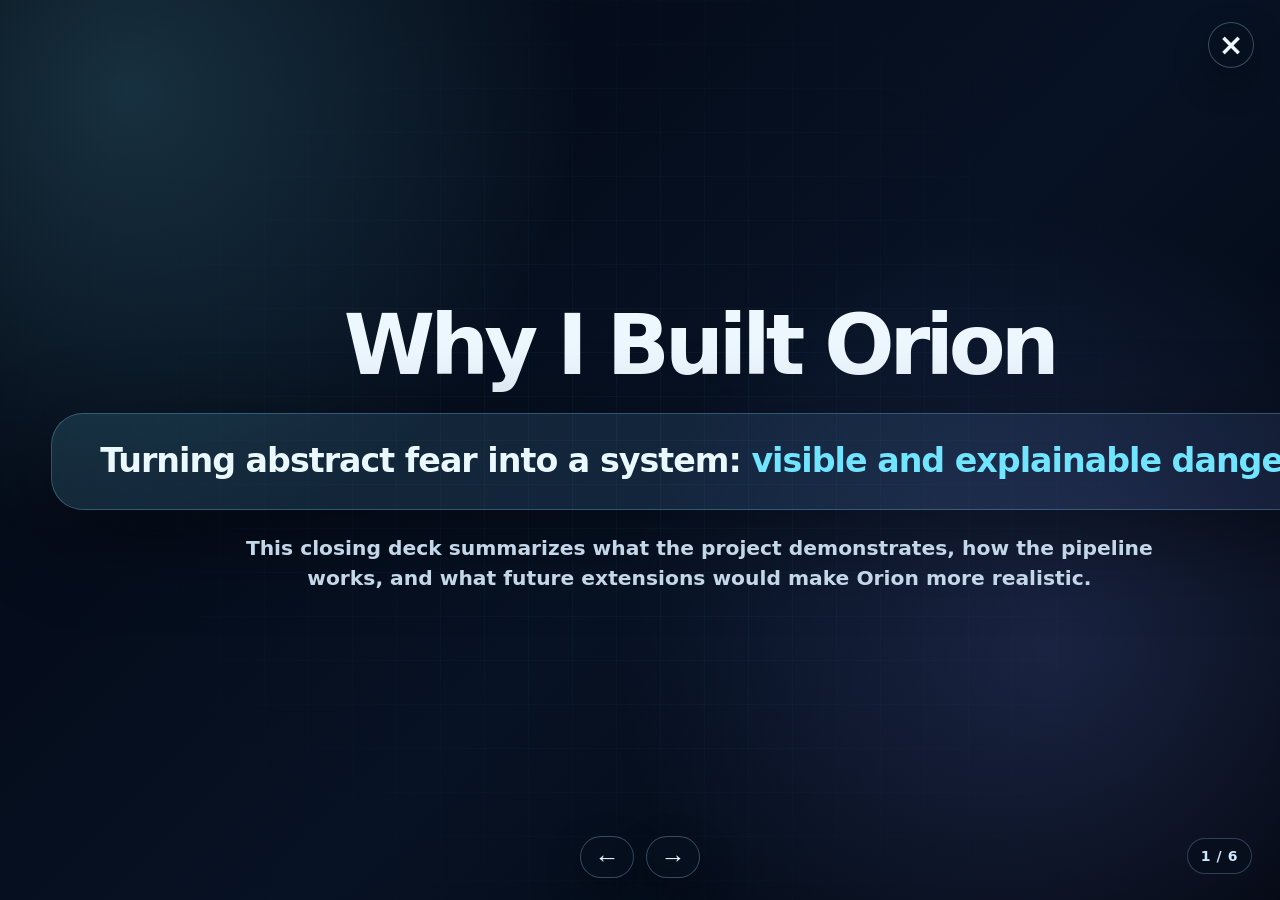
==== backend/app/static/presentation-conclusion.html @ 72d43929 "Update standalone slides" ====
<!doctype html>
<html lang="en">
<head>
  <meta charset="utf-8" />
  <meta name="viewport" content="width=device-width, initial-scale=1" />
  <title>Orion — Conclusion</title>
  <style>
    :root{
      --bg:#030712; --panel:#091426; --panel2:#0f213a; --text:#edf7ff; --muted:#b9cce0;
      --line:rgba(135,210,255,.28); --cyan:#71e4ff; --green:#7df2bf; --blue:#7b93ff; --gold:#ffd775;
      --shadow:0 26px 90px rgba(0,0,0,.45); --topA:rgba(64,142,255,.12); --topB:rgba(84,170,255,.25);
      --bottomA:rgba(89,225,157,.12); --bottomB:rgba(109,235,177,.25); --topNode1:rgba(17,43,84,.96);
      --topNode2:rgba(13,31,59,.98); --botNode1:rgba(16,58,52,.96); --botNode2:rgba(12,42,38,.98)
    }
    *{box-sizing:border-box}
    html,body{height:100%;margin:0;overflow:hidden;background:radial-gradient(circle at 10% 10%,rgba(113,228,255,.18),transparent 32%),radial-gradient(circle at 82% 72%,rgba(123,147,255,.18),transparent 35%),linear-gradient(135deg,#030712,#071224 55%,#02050d);color:var(--text);font-family:Inter,ui-sans-serif,system-ui,-apple-system,Segoe UI,sans-serif}
    body:before{content:"";position:fixed;inset:0;background-image:linear-gradient(rgba(113,228,255,.045) 1px,transparent 1px),linear-gradient(90deg,rgba(113,228,255,.045) 1px,transparent 1px);background-size:44px 44px;mask-image:radial-gradient(circle at center,black,transparent 80%);pointer-events:none}
    .deck{height:100%;width:100%;position:relative}
    .slide{position:absolute;inset:0;padding:5vh 6vw 7.5vh;display:none}
    .slide.active{display:grid;grid-template-rows:auto 1fr;gap:2.8vh;animation:fade .22s ease}
    @keyframes fade{from{opacity:.35;transform:translateY(8px)}to{opacity:1;transform:none}}

    /* Hero */
    .hero{padding:0 !important}
    .hero.active{display:grid !important;grid-template-rows:none;place-items:center}
    .hero-wrap{width:100%;max-width:1400px;padding:0 4vw;text-align:center}
    .hero-title{margin:0;font-size:min(9.2vh,104px);line-height:.95;letter-spacing:-.06em}
    .hero-quote{margin:28px auto 0;border:1px solid var(--line);border-radius:32px;padding:28px 48px;display:inline-block;background:linear-gradient(135deg,rgba(113,228,255,.13),rgba(123,147,255,.09));box-shadow:var(--shadow);font-size:min(3.7vh,42px);font-weight:900;line-height:1.17;letter-spacing:-.03em;color:#eaf8ff;max-width:none;white-space:nowrap}
    .hero-quote .accent{color:var(--cyan)}

    /* Shared old-intro styles */
    .head{display:flex;justify-content:space-between;gap:32px;align-items:flex-start}
    .title{margin:.35vh 0 0;font-size:min(6.9vh,78px);line-height:1.02;letter-spacing:-.055em}
    .content{min-height:0}
    .grid2{height:100%;display:grid;grid-template-columns:1fr 1fr;gap:24px}
    .panel{border:1px solid var(--line);background:rgba(11,25,46,.79);border-radius:25px;padding:26px;box-shadow:0 18px 45px rgba(0,0,0,.22)}
    .panel h3{margin:0 0 12px;font-size:min(3.25vh,36px)}
    .panel p,.panel li{font-size:min(2.52vh,28px);line-height:1.38;color:#d7e8f8}
    .panel ul{margin:12px 0 0;padding-left:1.18em}
    .num{width:40px;height:40px;display:grid;place-items:center;border-radius:13px;background:linear-gradient(135deg,var(--cyan),var(--blue));color:#061020;font-weight:950;margin-bottom:14px;font-size:2.35vh}
    .twocol{height:100%;display:grid;grid-template-columns:.98fr 1.02fr;gap:25px;align-items:stretch}
    .codepill{display:inline-block;background:rgba(125,242,191,.13);border:1px solid rgba(125,242,191,.34);border-radius:999px;padding:8px 11px;font-weight:850;color:#dcfff1;font-size:min(1.95vh,20px);margin:4px 5px 4px 0}
    .stack{display:grid;gap:15px}
    .stackrow{display:grid;grid-template-columns:1fr auto 1fr;gap:13px;align-items:center}
    .smallnode{border:1px solid var(--line);background:rgba(113,228,255,.07);border-radius:18px;padding:16px;font-size:min(2.18vh,23px);line-height:1.32;color:#d7e9f8}
    .smallnode b{font-size:min(2.35vh,25px)}
    .smallarrow{color:var(--cyan);font-weight:950;font-size:2.65vh}
    .formula{font-family:ui-monospace,SFMono-Regular,Consolas,monospace;border:1px solid rgba(113,228,255,.28);background:rgba(2,6,14,.68);border-radius:20px;padding:19px;color:#e5fbff;font-size:min(2.05vh,22px);line-height:1.55}
    .math{color:var(--green)}
    .advisor{height:100%;display:grid;grid-template-columns:1fr 1fr;gap:22px}
    .chat{border:1px solid var(--line);border-radius:28px;background:rgba(6,13,25,.92);padding:22px;display:grid;align-content:center;gap:17px}
    .bubble{border-radius:20px;padding:17px;font-size:min(2.25vh,24px);line-height:1.36}
    .q{background:rgba(113,228,255,.1);border:1px solid rgba(113,228,255,.24)}
    .a{background:rgba(125,242,191,.09);border:1px solid rgba(125,242,191,.25)}
    .dataflow{display:grid;gap:15px;align-content:center}
    .dataitem{border:1px solid var(--line);border-radius:18px;background:rgba(12,27,50,.80);padding:16px}
    .dataitem b{font-size:min(2.35vh,25px)}
    .dataitem span{display:block;color:var(--muted);font-size:min(2.08vh,22px);line-height:1.35;margin-top:6px}

    /* Schematic exact layout */
    .schematic{padding:3.6vh 4vw !important}
    .schematic.active{gap:1.7vh}
    .schem-title{margin:0;text-align:center;font-size:min(5.4vh,58px);line-height:1;letter-spacing:-.045em;font-weight:950}
    .flow-canvas{position:relative;height:calc(100vh - 12.1vh);border-radius:30px;border:1px solid rgba(169,215,255,.22);background:linear-gradient(180deg,rgba(10,22,40,.88),rgba(7,16,30,.97));box-shadow:0 20px 70px rgba(0,0,0,.35);overflow:hidden}
    .flow-bg{position:absolute;inset:0;background:radial-gradient(circle at 18% 18%,rgba(114,232,255,.10),transparent 28%),radial-gradient(circle at 82% 72%,rgba(145,247,191,.10),transparent 28%)}
    .layer{position:absolute;left:4%;width:92%;height:34%;border-radius:28px;border:1px solid rgba(255,255,255,.07);transition:opacity .2s ease, box-shadow .2s ease, filter .2s ease}
    .layer.top{top:10.5%;background:linear-gradient(180deg,var(--topA),rgba(10,22,40,.18));box-shadow:inset 0 0 0 1px rgba(64,142,255,.08)}
    .layer.bottom{top:55.5%;background:linear-gradient(180deg,var(--bottomA),rgba(10,22,40,.18));box-shadow:inset 0 0 0 1px rgba(89,225,157,.08)}
    .layer-label{position:absolute;left:1.3%;top:22px;padding:10px 16px;border-radius:999px;font-size:min(2.3vh,25px);font-weight:980;letter-spacing:.03em;z-index:3;text-shadow:0 2px 18px rgba(0,0,0,.38)}
    .layer.top .layer-label{background:var(--topB);color:#f7fbff;border:1px solid rgba(84,170,255,.46);box-shadow:0 6px 18px rgba(64,142,255,.18)}
    .layer.bottom .layer-label{background:var(--bottomB);color:#f7fbff;border:1px solid rgba(109,235,177,.46);box-shadow:0 6px 18px rgba(89,225,157,.18)}
    .flow-svg{position:absolute;inset:0;width:100%;height:100%;pointer-events:none;z-index:1}
    .flow-svg line,.flow-svg path{vector-effect:non-scaling-stroke;stroke-linecap:round;stroke-linejoin:round;transition:opacity .2s ease, filter .2s ease}
    .node{position:absolute;width:19.2%;height:16.5%;padding:14px 16px;border-radius:22px;border:1px solid rgba(169,215,255,.22);box-shadow:0 14px 34px rgba(0,0,0,.24);display:grid;grid-template-columns:42px 1fr;gap:12px;align-items:center;z-index:2;transition:opacity .2s ease, filter .2s ease, box-shadow .2s ease}
    .node>.copy{display:flex;flex-direction:column;justify-content:center;height:100%}
    .node.top{background:linear-gradient(180deg,var(--topNode1),var(--topNode2))}
    .node.bottom{background:linear-gradient(180deg,var(--botNode1),var(--botNode2))}
    .num2{width:40px;height:40px;border-radius:14px;display:grid;place-items:center;background:linear-gradient(135deg,var(--cyan),var(--green));color:#08111f;font-size:21px;font-weight:980}
    .node b{display:block;font-size:min(2.55vh,28px);line-height:1.12;letter-spacing:-.02em;font-weight:920}
    .n1{left:5.2%;top:24.0%}.n2{left:28.6%;top:24.0%}.n3{left:52.0%;top:24.0%}.n4{left:75.4%;top:24.0%}.n5{left:5.2%;top:69.0%}.n6{left:28.6%;top:69.0%}.n7{left:52.0%;top:69.0%}.n8{left:75.4%;top:69.0%}
    .loop-tag{position:absolute;left:50%;top:18.1%;transform:translateX(-50%);color:var(--gold);font-weight:940;font-size:min(2.2vh,24px);white-space:nowrap;z-index:3;text-shadow:0 2px 16px rgba(0,0,0,.65);transition:opacity .2s ease, filter .2s ease}
    .highlight-top .layer.top{box-shadow:inset 0 0 0 1px rgba(64,142,255,.18),0 0 0 2px rgba(113,228,255,.20),0 0 40px rgba(113,228,255,.14)}
    .highlight-top .layer.bottom,.highlight-top .bottom{opacity:.24;filter:saturate(.55) brightness(.82)}
    .highlight-bottom .layer.bottom{box-shadow:inset 0 0 0 1px rgba(89,225,157,.14),0 0 0 2px rgba(125,242,191,.18),0 0 40px rgba(125,242,191,.12)}
    .highlight-bottom .layer.top,.highlight-bottom .top{opacity:.24;filter:saturate(.55) brightness(.82)}
    .overlay-top,.overlay-bottom{position:absolute;left:50%;transform:translate(-50%,-50%);display:flex;gap:clamp(180px,24vw,360px);z-index:4;opacity:0;transition:opacity .2s ease, transform .2s ease;pointer-events:none;flex-wrap:nowrap;justify-content:center;width:92%}
    .overlay-top{top:11.0%}
    .overlay-bottom{top:56.0%}
    .overlay-idea{padding:16px 24px;border-radius:999px;border:1px solid rgba(113,228,255,.34);background:#22384f;box-shadow:0 12px 32px rgba(0,0,0,.28);font-size:min(2.2vh,24px);font-weight:900;color:#eef9ff;letter-spacing:-.01em;white-space:nowrap}
    .overlay-top .overlay-idea{border-color:rgba(125,242,191,.48);background:linear-gradient(180deg,rgba(16,58,52,.98),rgba(12,42,38,.98));box-shadow:0 12px 32px rgba(0,0,0,.28),0 0 26px rgba(125,242,191,.13)}
    .overlay-bottom .overlay-idea{border-color:rgba(113,228,255,.48);background:linear-gradient(180deg,rgba(17,43,84,.98),rgba(13,31,59,.98));box-shadow:0 12px 32px rgba(0,0,0,.28),0 0 26px rgba(113,228,255,.13)}
    .highlight-top .overlay-top{opacity:1;transform:translate(-50%,-50%)}
    .highlight-bottom .overlay-bottom{opacity:1;transform:translate(-50%,-50%)}
    .addon-arrow{opacity:0;transition:opacity .2s ease, filter .2s ease;filter:drop-shadow(0 0 7px rgba(0,0,0,.28))}
    .highlight-top .addon-top{opacity:.95}
    .highlight-bottom .addon-bottom{opacity:.95}
    .highlight-top .bridgeflow,.highlight-top .row2flow{opacity:.24;filter:saturate(.55) brightness(.82)}
    .highlight-bottom .topflow,.highlight-bottom .bridgeflow,.highlight-bottom .loop-arrow,.highlight-bottom .loop-tag{opacity:.24;filter:saturate(.55) brightness(.82)}
    .highlight-top .loop-arrow,.highlight-top .loop-tag{opacity:.58;filter:saturate(.86) brightness(.92)}

    .improve-wrap{height:100%;display:grid;grid-template-columns:1.05fr .95fr;gap:22px}
    .keyword{display:inline-block;background:rgba(113,228,255,.1);border:1px solid rgba(113,228,255,.28);border-radius:999px;padding:7px 10px;margin:0 8px 10px 0;font-size:min(1.9vh,20px);font-weight:850;color:#e5f9ff}

    .hero-note{margin:24px auto 0;max-width:920px;color:#c4d7e8;font-size:min(2.25vh,24px);line-height:1.45;font-weight:650}
    .wide-cards{height:100%;display:grid;grid-template-columns:repeat(3,1fr);gap:22px;align-items:stretch}
    .takeaway{border:1px solid var(--line);background:rgba(11,25,46,.79);border-radius:26px;padding:28px;box-shadow:0 18px 45px rgba(0,0,0,.22);display:flex;flex-direction:column;justify-content:center}
    .takeaway h3{margin:0 0 14px;font-size:min(3.15vh,34px);line-height:1.08;letter-spacing:-.03em}.takeaway p,.takeaway li{font-size:min(2.32vh,25px);line-height:1.38;color:#d7e8f8}.takeaway ul{margin:6px 0 0;padding-left:1.12em}.takeaway li::marker{color:var(--cyan)}
    .solo{height:100%;display:grid;place-items:center}.solo-card{width:min(1160px,100%);border:1px solid var(--line);background:linear-gradient(180deg,rgba(10,22,40,.9),rgba(7,16,30,.98));border-radius:34px;padding:34px 44px;box-shadow:var(--shadow)}.solo-card p,.solo-card li{font-size:min(2.65vh,29px);line-height:1.42;color:#dfedf8}.solo-card li{margin:14px 0}.solo-card b{color:#ffffff}
    .verdict-grid{height:100%;display:grid;grid-template-columns:1.15fr .85fr;gap:24px;align-items:stretch}.metric-list{display:grid;gap:14px}.metric{border:1px solid rgba(113,228,255,.26);background:rgba(113,228,255,.08);border-radius:18px;padding:16px 18px}.metric b{font-size:min(2.35vh,25px)}.metric span{display:block;color:#c8ddec;font-size:min(2.05vh,22px);line-height:1.35;margin-top:4px}
@media(max-width:1100px){.improve-wrap,.grid2,.twocol,.advisor{grid-template-columns:1fr}.panel p,.panel li{font-size:min(2vh,20px)}.title{font-size:min(5.8vh,62px)}.hero-title{font-size:min(8vh,86px)}.hero-quote{font-size:min(3.1vh,32px);white-space:normal}.smallnode{font-size:18px}.smallnode b{font-size:20px}.dataitem span,.bubble,.formula{font-size:17px}.node b{font-size:22px}.schem-title{font-size:min(5vh,52px)}.flow-canvas{height:calc(100vh - 11vh)}}
    .deck-close{position:fixed;right:26px;top:22px;z-index:999;width:46px;height:46px;border-radius:999px;border:1px solid rgba(169,215,255,.30);background:rgba(7,16,30,.82);color:#eef7ff;text-decoration:none;display:grid;place-items:center;font-size:30px;font-weight:800;line-height:1;box-shadow:0 14px 36px rgba(0,0,0,.32);backdrop-filter:blur(8px)}
    .deck-close:hover{background:rgba(20,44,78,.92)}
    .slide-controls{position:fixed;left:50%;bottom:22px;transform:translateX(-50%);z-index:999;display:flex;gap:12px;align-items:center}
    .slide-controls button{width:54px;height:42px;border-radius:999px;border:1px solid rgba(169,215,255,.30);background:rgba(7,16,30,.82);color:#eef7ff;font-size:25px;font-weight:900;cursor:pointer;box-shadow:0 14px 36px rgba(0,0,0,.30);backdrop-filter:blur(8px)}
    .slide-controls button:hover{background:rgba(20,44,78,.92)}
    .page-count{position:fixed;right:28px;bottom:26px;z-index:999;padding:9px 13px;border-radius:999px;border:1px solid rgba(169,215,255,.25);background:rgba(7,16,30,.78);color:#cfe8ff;font-size:14px;font-weight:800;letter-spacing:.04em;backdrop-filter:blur(8px)}
  
    /* Fit-safety for standalone viewing: content can scroll instead of being clipped by viewport height. */
    .slide{overflow-y:auto;overflow-x:hidden;padding-bottom:104px;overscroll-behavior:contain}
    .slide.active{min-height:100%}
    .grid2,.twocol,.advisor,.wide-cards,.verdict-grid,.improve-wrap{height:auto;min-height:calc(100vh - 23vh)}
    .schematic{padding-bottom:104px !important}
    .flow-canvas{height:calc(100vh - 16vh)}
    @media(max-height:820px){.slide{padding-top:3.2vh}.title{font-size:min(5.8vh,62px)}.panel{padding:21px}.panel p,.panel li,.takeaway p,.takeaway li{font-size:min(2.05vh,21px)}.dataitem span,.bubble,.formula{font-size:min(1.85vh,18px)}.flow-canvas{height:calc(100vh - 17vh)}}
</style>
</head>
<body>
  <main class="deck">
    <section class="slide hero active">
      <div class="hero-wrap">
        <div>
          <h1 class="hero-title">Why I Built Orion</h1>
          <div class="hero-quote">Turning abstract fear into a system: <span class="accent">visible and explainable danger</span></div><p class="hero-note">This closing deck summarizes what the project demonstrates, how the pipeline works, and what future extensions would make Orion more realistic.</p>
        </div>
      </div>
    </section>

    <section class="slide">
      <div class="head"><div><h1 class="title">Implementation Architecture</h1></div></div>
      <div class="content grid2">
        <div class="panel"><div class="num">1</div><h3>Backend Services</h3><ul><li>FastAPI routes • state API • advisor API</li><li>Scenario manager • world-state update loop</li><li>Physics / sensors / tracking pipeline</li></ul></div>
        <div class="panel"><div class="num">2</div><h3>Model + Scoring</h3><ul><li>Feature extraction: directness, TTZ, CPA, zone hit</li><li>ML modules: anomaly, class, cluster, policy</li><li>Fusion engine: interpretable weighted threat score</li></ul></div>
        <div class="panel"><div class="num">3</div><h3>Frontend Dashboard</h3><ul><li>3D globe • labels • priority highlighting</li><li>Selected-track detail panel • evidence view</li><li>Scenario controls • logs • operator workflow</li></ul></div>
        <div class="panel"><div class="num">4</div><h3>Advisor Interface</h3><ul><li>Focus-track selection from user query</li><li>Compact ranked JSON evidence packet</li><li>Grounded response generation from live state</li></ul></div>
      </div>
    </section>

    <section class="slide">
      <div class="head"><div><h1 class="title">AI Layer</h1></div></div>
      <div class="content twocol">
        <div class="stack">
          <div class="stackrow"><div class="smallnode"><b>Motion vector</b><br/>speed, acceleration, heading, climb rate, predicted path</div><div class="smallarrow">→</div><div class="smallnode"><b>Trajectory risk</b><br/>directness, closing speed, CPA, time-to-zone, zone intersection</div></div>
          <div class="stackrow"><div class="smallnode"><b>Sensor vector</b><br/>radar strength, thermal, radiation, plume, optical confidence, transponder, jamming</div><div class="smallarrow">→</div><div class="smallnode"><b>Uncertainty</b><br/>signal confidence, dropout count, jam estimate, classifier confidence</div></div>
          <div class="stackrow"><div class="smallnode"><b>Behavior vector</b><br/>swarm likelihood, no-fly intrusion, hazard proximity, object family</div><div class="smallarrow">→</div><div class="smallnode"><b>Operational meaning</b><br/>intent, capability, environment, anomaly, final threat level</div></div>
          <div class="formula"><span class="math">final_score</span> = (intent × .42 + capability × .32 + environment × .10 + anomaly × .16) × confidence factor<br/><br/>Escalation rules raise high-consequence classes when directness, time pressure, or predicted zone intersection is high.</div>
        </div>
        <div class="panel"><h3>Current AI / ML components</h3><p><span class="codepill">IsolationForest</span> trained on 800 synthetic normal-track samples; outputs anomaly pressure from speed, directness, TTZ, uncertainty, radiation, thermal, swarm, and transponder features.</p><p><span class="codepill">RandomForestClassifier</span> trained on 1,040 synthetic examples; predicts benign / suspicious / critical from a 10-feature vector.</p><p><span class="codepill">KMeans</span> clusters behavior using motion and signal features so tracks can be described by pattern, not just score.</p><p><span class="codepill">Policy model</span> maps a 19-feature advisor vector to monitor, tracking, identity, patrol, advisory, civil-protection, intercept, or stand-down categories.</p></div>
      </div>
    </section>

    <section class="slide">
      <div class="head"><div><h1 class="title">LLM Advisor</h1></div></div>
      <div class="content advisor">
        <div class="dataflow"><div class="dataitem"><b>1. Focus selection</b><span>Inputs: user question · named track ID · selected object · top-priority ranking<br/>Output: focus track + scenario scope</span></div><div class="dataitem"><b>2. JSON advisor packet</b><span>Scenario state · weather · jamming · ranked tracks · selected track<br/>Score components · sensor evidence · model outputs · confidence</span></div><div class="dataitem"><b>3. Allowed response categories</b><span>monitor · increase tracking · identity check · contact aircraft<br/>dispatch patrol · airspace advisory · civil protection · intercept workflow · stand down</span></div><div class="dataitem"><b>4. LLM generation</b><span>Use only backend packet · preserve uncertainty · answer exact question<br/>Rank broad cases · focus named tracks · cite score, TTZ, area, confidence, sensor evidence</span></div></div>
        <div class="chat"><div class="bubble q"><b>Question</b><br/>“Which object matters most right now, and why?”</div><div class="bubble a"><b>Advisor answer structure</b><br/>Priority track → threat label → score evidence → uncertainty → recommended response category → next verification step.</div><div class="formula">Runtime flow:<br/><span class="math">user question</span> → infer focus track → build JSON packet → LLM prompt at temperature .25 → answer + confidence + track id + evidence list.</div></div>
      </div>
    </section>

    <section class="slide schematic" id="schematicSlide">
      <h2 class="schem-title">Expanding Orion</h2>
      <div class="content">
        <div class="flow-canvas" id="flowCanvas">
          <div class="flow-bg"></div>
          <div class="layer top"><div class="layer-label">Detection &amp; Inference</div></div>
          <div class="layer bottom"><div class="layer-label">Decision Support &amp; Action</div></div>
          <svg class="flow-svg" viewBox="0 0 100 100" preserveAspectRatio="none" aria-hidden="true">
            <defs>
              <marker id="arrowWide" viewBox="0 0 8 10" refX="6.9" refY="5" markerWidth="8" markerHeight="12" orient="auto"><path d="M 0 0 L 7 5 L 0 10 z" fill="#72e8ff"></path></marker>
              <marker id="arrowSmall" viewBox="0 0 10 10" refX="8.8" refY="5" markerWidth="7" markerHeight="7" orient="auto"><path d="M 0 0 L 10 5 L 0 10 z" fill="#72e8ff"></path></marker>
              <marker id="arrowGold" viewBox="0 0 8 10" refX="6.9" refY="5" markerWidth="8" markerHeight="12" orient="auto"><path d="M 0 0 L 7 5 L 0 10 z" fill="#ffd775"></path></marker>
              <marker id="arrowGreen" viewBox="0 0 8 10" refX="6.9" refY="5" markerWidth="8" markerHeight="12" orient="auto"><path d="M 0 0 L 7 5 L 0 10 z" fill="#7df2bf"></path></marker>
              <marker id="arrowBlue" viewBox="0 0 8 10" refX="6.9" refY="5" markerWidth="8" markerHeight="12" orient="auto"><path d="M 0 0 L 7 5 L 0 10 z" fill="#71e4ff"></path></marker>
            </defs>
            <line class="topflow" x1="24.4" y1="32.25" x2="28.6" y2="32.25" stroke="#72e8ff" stroke-width="2.4" marker-end="url(#arrowWide)"/>
            <line class="topflow" x1="47.8" y1="32.25" x2="52.0" y2="32.25" stroke="#72e8ff" stroke-width="2.4" marker-end="url(#arrowWide)"/>
            <line class="topflow" x1="71.2" y1="32.25" x2="75.4" y2="32.25" stroke="#72e8ff" stroke-width="2.4" marker-end="url(#arrowWide)"/>
            <path class="bridgeflow" d="M 85.0 40.5 L 85.0 50.8 Q 85.0 53.4 82.4 53.4 L 28.2 53.4 Q 25.2 53.4 23.4 69.0" fill="none" stroke="#72e8ff" stroke-width="2.4" marker-end="url(#arrowSmall)"/>
            <line class="row2flow" x1="24.4" y1="77.25" x2="28.6" y2="77.25" stroke="#72e8ff" stroke-width="2.4" marker-end="url(#arrowWide)"/>
            <line class="row2flow" x1="47.8" y1="77.25" x2="52.0" y2="77.25" stroke="#72e8ff" stroke-width="2.4" marker-end="url(#arrowWide)"/>
            <line class="row2flow" x1="71.2" y1="77.25" x2="75.4" y2="77.25" stroke="#72e8ff" stroke-width="2.4" marker-end="url(#arrowWide)"/>
            <path class="loop-arrow" d="M 85.0 23.0 C 76.2 16.2, 29.5 16.2, 19.8 23.0" fill="none" stroke="#ffd775" stroke-dasharray="6 5" stroke-width="2.2" marker-end="url(#arrowGold)"/>
            <path class="addon-arrow addon-top" d="M 28.5 15.8 C 31.5 18.9, 35.5 21.5, 38.2 24.0" fill="none" stroke="#7df2bf" stroke-dasharray="6 5" stroke-width="2.35" marker-end="url(#arrowGreen)"/>
            <path class="addon-arrow addon-top" d="M 71.5 15.8 C 68.5 18.9, 64.5 21.5, 61.6 24.0" fill="none" stroke="#7df2bf" stroke-dasharray="6 5" stroke-width="2.35" marker-end="url(#arrowGreen)"/>
            <path class="addon-arrow addon-bottom" d="M 28.5 60.6 C 40.0 64.7, 53.5 67.4, 60.2 69.2" fill="none" stroke="#71e4ff" stroke-dasharray="6 5" stroke-width="2.35" marker-end="url(#arrowBlue)"/>
            <path class="addon-arrow addon-bottom" d="M 71.5 60.6 C 68.5 64.1, 64.6 66.9, 61.6 69.2" fill="none" stroke="#71e4ff" stroke-dasharray="6 5" stroke-width="2.35" marker-end="url(#arrowBlue)"/>
          </svg>
          <div class="loop-tag">Dynamic feedback loop</div>
          <div class="node top n1"><div class="num2">1</div><div class="copy"><b>Object detected within global airspace</b></div></div>
          <div class="node top n2"><div class="num2">2</div><div class="copy"><b>Sensors get readings from object</b></div></div>
          <div class="node top n3"><div class="num2">3</div><div class="copy"><b>Readings pass into trained model</b></div></div>
          <div class="node top n4"><div class="num2">4</div><div class="copy"><b>Model classifies object</b></div></div>
          <div class="node bottom n5"><div class="num2">5</div><div class="copy"><b>User decides what to do about object</b></div></div>
          <div class="node bottom n6"><div class="num2">6</div><div class="copy"><b>User asks AI advisor what to do</b></div></div>
          <div class="node bottom n7"><div class="num2">7</div><div class="copy"><b>Advisor returns recommendation</b></div></div>
          <div class="node bottom n8"><div class="num2">8</div><div class="copy"><b>Final verdict is determined</b></div></div>
          <div class="overlay-top">
            <div class="overlay-idea">custom sensor system</div>
            <div class="overlay-idea">extra data</div>
          </div>
          <div class="overlay-bottom">
            <div class="overlay-idea">specialized knowledge bases</div>
            <div class="overlay-idea">agentic advisor</div>
          </div>
        </div>
      </div>
    </section>

    <section class="slide">
      <div class="head"><div><h1 class="title">How to Read the Schematic</h1></div></div>
      <div class="content wide-cards">
        <div class="takeaway"><h3>Top row: inference</h3><p>Objects enter the simulated world, sensors read them, features are extracted, and the model assigns a class and risk profile.</p></div>
        <div class="takeaway"><h3>Bottom row: decision support</h3><p>The user inspects the situation, asks the AI advisor, receives a recommendation, and makes a final simulated response decision.</p></div>
        <div class="takeaway"><h3>Dashed add-ons</h3><p>The extra boxes show where future work plugs in: richer sensors/data before modeling and stronger knowledge/agent behavior before recommendations.</p></div>
      </div>
    </section>
  </main>

  <a class="deck-close" href="/" aria-label="Close slides">×</a>
  <div class="slide-controls" aria-label="Slide navigation">
    <button id="prevSlide" type="button" aria-label="Previous slide">←</button>
    <button id="nextSlide" type="button" aria-label="Next slide">→</button>
  </div>
  <div class="page-count"><span id="pageNow">1</span> / <span id="pageTotal">1</span></div>

  <script>
    const slides=[...document.querySelectorAll('.slide')];
    const pageNow=document.getElementById('pageNow');
    const pageTotal=document.getElementById('pageTotal');
    let i=0, schematicState=0; const schematicSlideIndex=4; const flowCanvas=document.getElementById('flowCanvas');
    if(pageTotal) pageTotal.textContent=slides.length;
    function applySchematic(){
      if(!flowCanvas) return;
      flowCanvas.classList.toggle('highlight-top', schematicState===1);
      flowCanvas.classList.toggle('highlight-bottom', schematicState===2);
    }
    function show(n){ i=Math.max(0,Math.min(slides.length-1,n)); slides.forEach((s,k)=>s.classList.toggle('active',k===i)); if(pageNow) pageNow.textContent=i+1; }
    document.getElementById('prevSlide')?.addEventListener('click',()=>{ if(i===schematicSlideIndex && schematicState>0){ schematicState--; applySchematic(); return; } show(i-1); });
    document.getElementById('nextSlide')?.addEventListener('click',()=>{ if(i===schematicSlideIndex && schematicState<2){ schematicState++; applySchematic(); return; } show(i+1); });
    window.addEventListener('keydown',e=>{
      if(['ArrowRight',' ','PageDown'].includes(e.key)){
        e.preventDefault();
        if(i===schematicSlideIndex && schematicState<2){ schematicState++; applySchematic(); return; }
        show(i+1); return;
      }
      if(['ArrowLeft','PageUp'].includes(e.key)){
        e.preventDefault();
        if(i===schematicSlideIndex && schematicState>0){ schematicState--; applySchematic(); return; }
        show(i-1); return;
      }
      if(e.key==='Escape'){ e.preventDefault(); window.location.href='/'; }
    });
    show(0); applySchematic();
  </script>
</body>
</html>
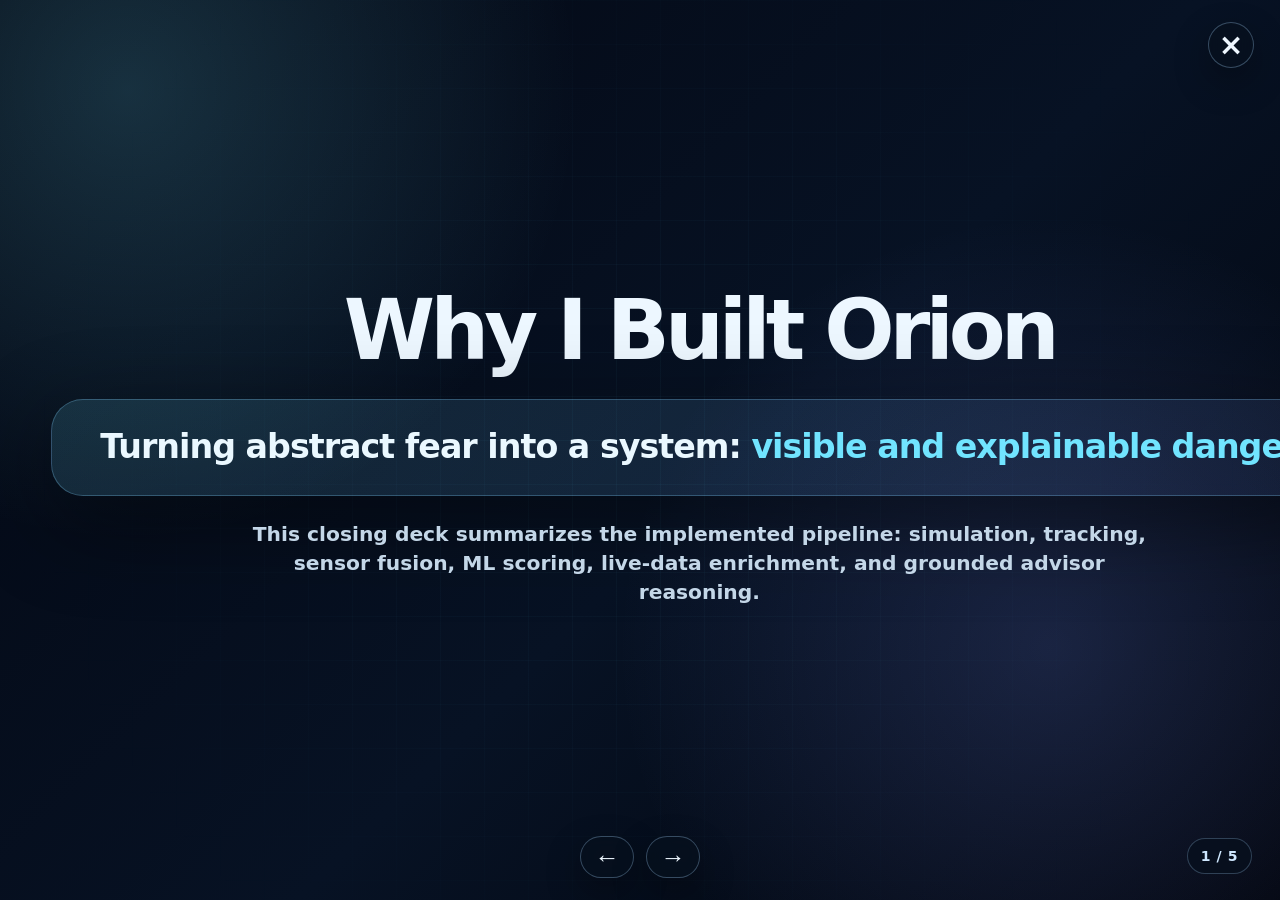
==== commit a26e9811: "refine standalone slides" ====
--- a/backend/app/static/presentation-conclusion.html
+++ b/backend/app/static/presentation-conclusion.html
@@ -61,12 +61,22 @@
     .schematic{padding:3.6vh 4vw !important}
     .schematic.active{gap:1.7vh}
     .schem-title{margin:0;text-align:center;font-size:min(5.4vh,58px);line-height:1;letter-spacing:-.045em;font-weight:950}
-    .flow-canvas{position:relative;height:calc(100vh - 12.1vh);border-radius:30px;border:1px solid rgba(169,215,255,.22);background:linear-gradient(180deg,rgba(10,22,40,.88),rgba(7,16,30,.97));box-shadow:0 20px 70px rgba(0,0,0,.35);overflow:hidden}
+    .flow-canvas{position:relative;height:clamp(620px, calc(100vh - 12.1vh), 780px);border-radius:30px;border:1px solid rgba(169,215,255,.22);background:linear-gradient(180deg,rgba(10,22,40,.88),rgba(7,16,30,.97));box-shadow:0 20px 70px rgba(0,0,0,.35);overflow:hidden}
     .flow-bg{position:absolute;inset:0;background:radial-gradient(circle at 18% 18%,rgba(114,232,255,.10),transparent 28%),radial-gradient(circle at 82% 72%,rgba(145,247,191,.10),transparent 28%)}
     .layer{position:absolute;left:4%;width:92%;height:34%;border-radius:28px;border:1px solid rgba(255,255,255,.07);transition:opacity .2s ease, box-shadow .2s ease, filter .2s ease}
     .layer.top{top:10.5%;background:linear-gradient(180deg,var(--topA),rgba(10,22,40,.18));box-shadow:inset 0 0 0 1px rgba(64,142,255,.08)}
     .layer.bottom{top:55.5%;background:linear-gradient(180deg,var(--bottomA),rgba(10,22,40,.18));box-shadow:inset 0 0 0 1px rgba(89,225,157,.08)}
     .layer-label{position:absolute;left:1.3%;top:22px;padding:10px 16px;border-radius:999px;font-size:min(2.3vh,25px);font-weight:980;letter-spacing:.03em;z-index:3;text-shadow:0 2px 18px rgba(0,0,0,.38)}
+
+    .layer-help{position:absolute;left:50%;top:5.25%;transform:translate(-50%,-50%);z-index:5;color:#071220;font-size:min(2.35vh,25px);line-height:1.25;font-weight:980;letter-spacing:-.01em;text-shadow:none;padding:9px 18px;border-radius:999px;border:1px solid rgba(255,245,214,.92);background:linear-gradient(135deg,rgba(255,215,117,.98),rgba(255,172,84,.94));box-shadow:0 10px 26px rgba(0,0,0,.26),0 0 26px rgba(255,215,117,.32);white-space:nowrap;overflow:hidden;transition:opacity .22s ease,filter .22s ease,border-color .22s ease,box-shadow .22s ease,background .22s ease}
+    .layer-help::after{content:"";position:absolute;top:-40%;bottom:-40%;left:-35%;width:18%;transform:skewX(-22deg);background:linear-gradient(90deg,transparent,rgba(255,255,255,.62),transparent);opacity:0;animation:hintGlint 6.8s ease-in-out infinite;pointer-events:none}
+    .addons-visible .layer-help{opacity:.34;filter:saturate(.48) brightness(.88);border-color:rgba(255,215,117,.25);background:rgba(255,215,117,.18);box-shadow:0 8px 18px rgba(0,0,0,.14)}
+    .addons-visible .layer-help::after{animation:none;opacity:0}
+    @keyframes hintGlint{0%,72%{left:-35%;opacity:0}76%{opacity:.42}92%{left:112%;opacity:.42}96%,100%{left:112%;opacity:0}}
+    .node.flow-node{cursor:pointer;position:absolute;user-select:none;border-color:rgba(114,232,255,.42);box-shadow:0 14px 34px rgba(0,0,0,.24),0 0 0 1px rgba(114,232,255,.12),0 0 18px rgba(114,232,255,.075),inset 0 -16px 30px rgba(114,232,255,.045);transition:opacity .2s ease,filter .2s ease,box-shadow .16s ease,border-color .16s ease,transform .16s ease,background .16s ease}
+    .node.flow-node::before{content:"";position:absolute;inset:5px;border-radius:18px;border:1px solid rgba(255,255,255,.07);background:linear-gradient(135deg,rgba(255,255,255,.055),transparent 34%);pointer-events:none}
+    .node.flow-node:hover,.node.flow-node:focus{transform:translateY(-5px) scale(1.018);border-color:rgba(114,232,255,.78);box-shadow:0 22px 52px rgba(0,0,0,.38),0 0 0 3px rgba(114,232,255,.20),0 0 30px rgba(114,232,255,.22),inset 0 -16px 30px rgba(114,232,255,.065);outline:none;filter:brightness(1.12)}
+    .node.flow-node:focus-visible,.overlay-idea:focus-visible{outline:3px solid rgba(114,232,255,.55);outline-offset:4px}
     .layer.top .layer-label{background:var(--topB);color:#f7fbff;border:1px solid rgba(84,170,255,.46);box-shadow:0 6px 18px rgba(64,142,255,.18)}
     .layer.bottom .layer-label{background:var(--bottomB);color:#f7fbff;border:1px solid rgba(109,235,177,.46);box-shadow:0 6px 18px rgba(89,225,157,.18)}
     .flow-svg{position:absolute;inset:0;width:100%;height:100%;pointer-events:none;z-index:1}
@@ -75,28 +85,55 @@
     .node>.copy{display:flex;flex-direction:column;justify-content:center;height:100%}
     .node.top{background:linear-gradient(180deg,var(--topNode1),var(--topNode2))}
     .node.bottom{background:linear-gradient(180deg,var(--botNode1),var(--botNode2))}
-    .num2{width:40px;height:40px;border-radius:14px;display:grid;place-items:center;background:linear-gradient(135deg,var(--cyan),var(--green));color:#08111f;font-size:21px;font-weight:980}
-    .node b{display:block;font-size:min(2.55vh,28px);line-height:1.12;letter-spacing:-.02em;font-weight:920}
+    .num2{width:clamp(32px,3.7vh,40px);height:clamp(32px,3.7vh,40px);border-radius:14px;display:grid;place-items:center;background:linear-gradient(135deg,var(--cyan),var(--green));color:#08111f;font-size:21px;font-weight:980}
+    .node b{display:block;font-size:clamp(16px,2.35vh,28px);line-height:1.12;letter-spacing:-.02em;font-weight:920}
     .n1{left:5.2%;top:24.0%}.n2{left:28.6%;top:24.0%}.n3{left:52.0%;top:24.0%}.n4{left:75.4%;top:24.0%}.n5{left:5.2%;top:69.0%}.n6{left:28.6%;top:69.0%}.n7{left:52.0%;top:69.0%}.n8{left:75.4%;top:69.0%}
-    .loop-tag{position:absolute;left:50%;top:18.1%;transform:translateX(-50%);color:var(--gold);font-weight:940;font-size:min(2.2vh,24px);white-space:nowrap;z-index:3;text-shadow:0 2px 16px rgba(0,0,0,.65);transition:opacity .2s ease, filter .2s ease}
+    .loop-tag{position:absolute;left:62.5%;top:16.3%;transform:translateX(-50%);color:var(--gold);font-weight:940;font-size:min(2.05vh,22px);white-space:nowrap;z-index:3;text-shadow:0 2px 16px rgba(0,0,0,.65);transition:opacity .2s ease, filter .2s ease}
     .highlight-top .layer.top{box-shadow:inset 0 0 0 1px rgba(64,142,255,.18),0 0 0 2px rgba(113,228,255,.20),0 0 40px rgba(113,228,255,.14)}
     .highlight-top .layer.bottom,.highlight-top .bottom{opacity:.24;filter:saturate(.55) brightness(.82)}
     .highlight-bottom .layer.bottom{box-shadow:inset 0 0 0 1px rgba(89,225,157,.14),0 0 0 2px rgba(125,242,191,.18),0 0 40px rgba(125,242,191,.12)}
     .highlight-bottom .layer.top,.highlight-bottom .top{opacity:.24;filter:saturate(.55) brightness(.82)}
-    .overlay-top,.overlay-bottom{position:absolute;left:50%;transform:translate(-50%,-50%);display:flex;gap:clamp(180px,24vw,360px);z-index:4;opacity:0;transition:opacity .2s ease, transform .2s ease;pointer-events:none;flex-wrap:nowrap;justify-content:center;width:92%}
-    .overlay-top{top:11.0%}
-    .overlay-bottom{top:56.0%}
-    .overlay-idea{padding:16px 24px;border-radius:999px;border:1px solid rgba(113,228,255,.34);background:#22384f;box-shadow:0 12px 32px rgba(0,0,0,.28);font-size:min(2.2vh,24px);font-weight:900;color:#eef9ff;letter-spacing:-.01em;white-space:nowrap}
+    .overlay-top,.overlay-bottom{position:absolute;inset:0;z-index:4;opacity:0;transition:opacity .2s ease;pointer-events:none}
+    .overlay-top{top:0}
+    .overlay-bottom{top:0}
+    .overlay-idea{position:absolute;overflow:hidden;padding:14px 20px;border-radius:999px;border:1px solid rgba(113,228,255,.34);background:#22384f;box-shadow:0 12px 32px rgba(0,0,0,.28);font-size:min(2.05vh,22px);font-weight:900;color:#eef9ff;letter-spacing:-.01em;white-space:nowrap;cursor:pointer;pointer-events:auto;user-select:none;transition:transform .16s ease,box-shadow .16s ease,border-color .16s ease,filter .16s ease;transform:translate(-50%,-50%)}
+    .overlay-top .custom-sensor{left:32.5%;top:11.0%}
+    .overlay-top .feedback-loop{left:72.0%;top:7.2%}
+    .overlay-top .extra-data{left:88.0%;top:11.0%}
+    .overlay-bottom .knowledge-bases{left:38.2%;top:56.0%}
+    .overlay-bottom .agentic-advisor{left:61.6%;top:56.0%}
+    .overlay-idea::after{content:"";position:absolute;top:-45%;bottom:-45%;left:-45%;width:20%;transform:skewX(-22deg);background:linear-gradient(90deg,transparent,rgba(255,255,255,.34),transparent);opacity:0;pointer-events:none}
+    .highlight-top .overlay-top .overlay-idea::after,.highlight-bottom .overlay-bottom .overlay-idea::after{animation:addonGlint 2.9s ease-in-out infinite}
+    @keyframes addonGlint{0%,38%{left:-45%;opacity:0}48%{opacity:.58}82%{left:120%;opacity:.58}92%,100%{left:120%;opacity:0}}
+    .overlay-idea:hover,.overlay-idea:focus{filter:brightness(1.12);border-color:rgba(255,255,255,.56);box-shadow:0 18px 42px rgba(0,0,0,.36),0 0 34px rgba(114,232,255,.20);outline:none}
     .overlay-top .overlay-idea{border-color:rgba(125,242,191,.48);background:linear-gradient(180deg,rgba(16,58,52,.98),rgba(12,42,38,.98));box-shadow:0 12px 32px rgba(0,0,0,.28),0 0 26px rgba(125,242,191,.13)}
     .overlay-bottom .overlay-idea{border-color:rgba(113,228,255,.48);background:linear-gradient(180deg,rgba(17,43,84,.98),rgba(13,31,59,.98));box-shadow:0 12px 32px rgba(0,0,0,.28),0 0 26px rgba(113,228,255,.13)}
-    .highlight-top .overlay-top{opacity:1;transform:translate(-50%,-50%)}
-    .highlight-bottom .overlay-bottom{opacity:1;transform:translate(-50%,-50%)}
+    .highlight-top .overlay-top{opacity:1}
+    .highlight-bottom .overlay-bottom{opacity:1}
     .addon-arrow{opacity:0;transition:opacity .2s ease, filter .2s ease;filter:drop-shadow(0 0 7px rgba(0,0,0,.28))}
     .highlight-top .addon-top{opacity:.95}
     .highlight-bottom .addon-bottom{opacity:.95}
     .highlight-top .bridgeflow,.highlight-top .row2flow{opacity:.24;filter:saturate(.55) brightness(.82)}
-    .highlight-bottom .topflow,.highlight-bottom .bridgeflow,.highlight-bottom .loop-arrow,.highlight-bottom .loop-tag{opacity:.24;filter:saturate(.55) brightness(.82)}
-    .highlight-top .loop-arrow,.highlight-top .loop-tag{opacity:.58;filter:saturate(.86) brightness(.92)}
+    .highlight-bottom .topflow,.highlight-bottom .bridgeflow{opacity:.24;filter:saturate(.55) brightness(.82)}
+    .highlight-bottom .loop-arrow,.highlight-bottom .loop-tag{opacity:.54;filter:saturate(.82) brightness(.88)}
+    .highlight-top .loop-arrow{opacity:.24;filter:saturate(.62) brightness(.78)}
+    .highlight-top .loop-tag{opacity:1;filter:none}
+
+
+    .flow-detail-backdrop{position:absolute;inset:0;z-index:30;display:none;align-items:center;justify-content:center;padding:28px;background:rgba(2,8,16,.45);backdrop-filter:blur(4px)}
+    .flow-detail-backdrop.show{display:flex}
+    .flow-detail-card{width:min(900px,92%);border:1px solid rgba(169,215,255,.32);background:linear-gradient(180deg,rgba(13,31,55,.97),rgba(7,16,30,.98));border-radius:30px;box-shadow:0 28px 90px rgba(0,0,0,.48);padding:28px 32px;position:relative}
+    .flow-detail-top{display:flex;align-items:center;gap:16px;margin-bottom:14px}
+    .flow-detail-number{width:48px;height:48px;border-radius:16px;display:grid;place-items:center;color:#061020;font-size:25px;font-weight:980;background:linear-gradient(135deg,var(--cyan),var(--green));flex:0 0 auto}
+    .flow-detail-card.addon-mode .flow-detail-number{display:none}
+    .flow-detail-card.addon-mode .flow-detail-top{display:block;margin-bottom:10px}
+    .flow-detail-title{margin:0;font-size:min(3.4vh,38px);line-height:1.1;letter-spacing:-.03em}
+    .flow-detail-body{margin:10px 0 0;color:#d9ebfa;font-size:min(2.35vh,25px);line-height:1.42;font-weight:650}
+    .flow-detail-list{margin:18px 0 0;padding-left:1.15em}
+    .flow-detail-list li{color:#d9ebfa;font-size:min(2.15vh,23px);line-height:1.36;margin:8px 0}
+    .flow-detail-list li::marker{color:var(--cyan)}
+    .flow-detail-close{position:absolute;right:18px;top:16px;width:40px;height:40px;border-radius:999px;border:1px solid rgba(169,215,255,.30);background:rgba(7,16,30,.85);color:#eef7ff;font-size:28px;line-height:1;cursor:pointer}
+    .flow-detail-close:hover{background:rgba(20,44,78,.95)}
 
     .improve-wrap{height:100%;display:grid;grid-template-columns:1.05fr .95fr;gap:22px}
     .keyword{display:inline-block;background:rgba(113,228,255,.1);border:1px solid rgba(113,228,255,.28);border-radius:999px;padding:7px 10px;margin:0 8px 10px 0;font-size:min(1.9vh,20px);font-weight:850;color:#e5f9ff}
@@ -107,7 +144,7 @@
     .takeaway h3{margin:0 0 14px;font-size:min(3.15vh,34px);line-height:1.08;letter-spacing:-.03em}.takeaway p,.takeaway li{font-size:min(2.32vh,25px);line-height:1.38;color:#d7e8f8}.takeaway ul{margin:6px 0 0;padding-left:1.12em}.takeaway li::marker{color:var(--cyan)}
     .solo{height:100%;display:grid;place-items:center}.solo-card{width:min(1160px,100%);border:1px solid var(--line);background:linear-gradient(180deg,rgba(10,22,40,.9),rgba(7,16,30,.98));border-radius:34px;padding:34px 44px;box-shadow:var(--shadow)}.solo-card p,.solo-card li{font-size:min(2.65vh,29px);line-height:1.42;color:#dfedf8}.solo-card li{margin:14px 0}.solo-card b{color:#ffffff}
     .verdict-grid{height:100%;display:grid;grid-template-columns:1.15fr .85fr;gap:24px;align-items:stretch}.metric-list{display:grid;gap:14px}.metric{border:1px solid rgba(113,228,255,.26);background:rgba(113,228,255,.08);border-radius:18px;padding:16px 18px}.metric b{font-size:min(2.35vh,25px)}.metric span{display:block;color:#c8ddec;font-size:min(2.05vh,22px);line-height:1.35;margin-top:4px}
-@media(max-width:1100px){.improve-wrap,.grid2,.twocol,.advisor{grid-template-columns:1fr}.panel p,.panel li{font-size:min(2vh,20px)}.title{font-size:min(5.8vh,62px)}.hero-title{font-size:min(8vh,86px)}.hero-quote{font-size:min(3.1vh,32px);white-space:normal}.smallnode{font-size:18px}.smallnode b{font-size:20px}.dataitem span,.bubble,.formula{font-size:17px}.node b{font-size:22px}.schem-title{font-size:min(5vh,52px)}.flow-canvas{height:calc(100vh - 11vh)}}
+@media(max-width:1100px){.improve-wrap,.grid2,.twocol,.advisor{grid-template-columns:1fr}.panel p,.panel li{font-size:min(2vh,20px)}.title{font-size:min(5.8vh,62px)}.hero-title{font-size:min(8vh,86px)}.hero-quote{font-size:min(3.1vh,32px);white-space:normal}.smallnode{font-size:18px}.smallnode b{font-size:20px}.dataitem span,.bubble,.formula{font-size:17px}.node b{font-size:clamp(13px,2.1vh,20px)}.schem-title{font-size:min(5vh,52px)}.flow-canvas{height:clamp(620px, calc(100vh - 11vh), 780px)}}
     .deck-close{position:fixed;right:26px;top:22px;z-index:999;width:46px;height:46px;border-radius:999px;border:1px solid rgba(169,215,255,.30);background:rgba(7,16,30,.82);color:#eef7ff;text-decoration:none;display:grid;place-items:center;font-size:30px;font-weight:800;line-height:1;box-shadow:0 14px 36px rgba(0,0,0,.32);backdrop-filter:blur(8px)}
     .deck-close:hover{background:rgba(20,44,78,.92)}
     .slide-controls{position:fixed;left:50%;bottom:22px;transform:translateX(-50%);z-index:999;display:flex;gap:12px;align-items:center}
@@ -119,9 +156,17 @@
     .slide{overflow-y:auto;overflow-x:hidden;padding-bottom:104px;overscroll-behavior:contain}
     .slide.active{min-height:100%}
     .grid2,.twocol,.advisor,.wide-cards,.verdict-grid,.improve-wrap{height:auto;min-height:calc(100vh - 23vh)}
-    .schematic{padding-bottom:104px !important}
-    .flow-canvas{height:calc(100vh - 16vh)}
-    @media(max-height:820px){.slide{padding-top:3.2vh}.title{font-size:min(5.8vh,62px)}.panel{padding:21px}.panel p,.panel li,.takeaway p,.takeaway li{font-size:min(2.05vh,21px)}.dataitem span,.bubble,.formula{font-size:min(1.85vh,18px)}.flow-canvas{height:calc(100vh - 17vh)}}
+    .schematic{padding-bottom:104px !important;overflow-y:auto;overflow-x:hidden}
+    .flow-canvas{height:clamp(620px, calc(100vh - 16vh), 780px)}
+    @media(max-height:820px){.slide{padding-top:3.2vh}.title{font-size:min(5.8vh,62px)}.panel{padding:21px}.panel p,.panel li,.takeaway p,.takeaway li{font-size:min(2.05vh,21px)}.dataitem span,.bubble,.formula{font-size:min(1.85vh,18px)}.flow-canvas{height:clamp(620px, calc(100vh - 17vh), 780px)}}
+
+    @media(max-height:620px){
+      .schem-title,.slide-title{font-size:clamp(28px,5.2vh,42px)}
+      .layer-help{top:6.2%;font-size:clamp(13px,2.4vh,18px);padding:7px 14px}
+      .overlay-idea{font-size:clamp(13px,2.2vh,18px);padding:11px 15px}
+      .loop-tag{font-size:clamp(12px,2.1vh,17px)}
+      .node{padding:10px 12px;gap:9px;grid-template-columns:clamp(32px,4vh,40px) 1fr}
+    }
 </style>
 </head>
 <body>
@@ -130,7 +175,7 @@
       <div class="hero-wrap">
         <div>
           <h1 class="hero-title">Why I Built Orion</h1>
-          <div class="hero-quote">Turning abstract fear into a system: <span class="accent">visible and explainable danger</span></div><p class="hero-note">This closing deck summarizes what the project demonstrates, how the pipeline works, and what future extensions would make Orion more realistic.</p>
+          <div class="hero-quote">Turning abstract fear into a system: <span class="accent">visible and explainable danger</span></div><p class="hero-note">This closing deck summarizes the implemented pipeline: simulation, tracking, sensor fusion, ML scoring, live-data enrichment, and grounded advisor reasoning.</p>
         </div>
       </div>
     </section>
@@ -138,10 +183,10 @@
     <section class="slide">
       <div class="head"><div><h1 class="title">Implementation Architecture</h1></div></div>
       <div class="content grid2">
-        <div class="panel"><div class="num">1</div><h3>Backend Services</h3><ul><li>FastAPI routes • state API • advisor API</li><li>Scenario manager • world-state update loop</li><li>Physics / sensors / tracking pipeline</li></ul></div>
-        <div class="panel"><div class="num">2</div><h3>Model + Scoring</h3><ul><li>Feature extraction: directness, TTZ, CPA, zone hit</li><li>ML modules: anomaly, class, cluster, policy</li><li>Fusion engine: interpretable weighted threat score</li></ul></div>
-        <div class="panel"><div class="num">3</div><h3>Frontend Dashboard</h3><ul><li>3D globe • labels • priority highlighting</li><li>Selected-track detail panel • evidence view</li><li>Scenario controls • logs • operator workflow</li></ul></div>
-        <div class="panel"><div class="num">4</div><h3>Advisor Interface</h3><ul><li>Focus-track selection from user query</li><li>Compact ranked JSON evidence packet</li><li>Grounded response generation from live state</li></ul></div>
+        <div class="panel"><div class="num">1</div><h3>Simulation + Tracking</h3><ul><li>FastAPI state API drives the browser simulation loop</li><li>Scenario manager emits 9 event families: drone swarm, ballistic approach, orbital debris, asteroid pass, and more</li><li>Physics propagation updates position, velocity, altitude, heading, and predicted path each tick</li><li>Kalman-lite tracking smooths noisy observations into stable track estimates</li></ul></div>
+        <div class="panel"><div class="num">2</div><h3>Sensor Fusion + Data Enrichment</h3><ul><li>Simulated radar, optical, thermal, radiation, plume, transponder, and jamming signals</li><li>Noisy sensor fusion creates confidence, dropout, uncertainty, and evidence fields</li><li>Live/context sources: OpenSky aircraft, CelesTrak orbital objects, NASA/JPL small-body data</li><li>Signature-matching catalog enriches tracks with known object families and expected behavior</li></ul></div>
+        <div class="panel"><div class="num">3</div><h3>ML + C++ Scoring Core</h3><ul><li>Feature vector: directness, CPA, TTZ, zone hit, closure, anomaly, uncertainty, and environment</li><li>Python ensemble: IsolationForest, RandomForestClassifier, KMeans, and policy-action classifier</li><li>Deterministic C++ scoring engine combines intent, capability, environment, anomaly, and confidence</li><li>Escalation rules raise scores for high-consequence classes and near-term zone intersections</li></ul></div>
+        <div class="panel"><div class="num">4</div><h3>Grounded Advisor + UI</h3><ul><li>3D globe, labels, selected-track panel, score breakdown, sensor evidence, and logs</li><li>Advisor builds a ranked JSON packet from live state instead of answering from memory</li><li>RAG-based Q&amp;A retrieves project/system context for architecture questions</li><li>Scope enforcement keeps answers tied to selected tracks, scenario state, and allowed response categories</li></ul></div>
       </div>
     </section>
 
@@ -149,20 +194,20 @@
       <div class="head"><div><h1 class="title">AI Layer</h1></div></div>
       <div class="content twocol">
         <div class="stack">
-          <div class="stackrow"><div class="smallnode"><b>Motion vector</b><br/>speed, acceleration, heading, climb rate, predicted path</div><div class="smallarrow">→</div><div class="smallnode"><b>Trajectory risk</b><br/>directness, closing speed, CPA, time-to-zone, zone intersection</div></div>
-          <div class="stackrow"><div class="smallnode"><b>Sensor vector</b><br/>radar strength, thermal, radiation, plume, optical confidence, transponder, jamming</div><div class="smallarrow">→</div><div class="smallnode"><b>Uncertainty</b><br/>signal confidence, dropout count, jam estimate, classifier confidence</div></div>
-          <div class="stackrow"><div class="smallnode"><b>Behavior vector</b><br/>swarm likelihood, no-fly intrusion, hazard proximity, object family</div><div class="smallarrow">→</div><div class="smallnode"><b>Operational meaning</b><br/>intent, capability, environment, anomaly, final threat level</div></div>
-          <div class="formula"><span class="math">final_score</span> = (intent × .42 + capability × .32 + environment × .10 + anomaly × .16) × confidence factor<br/><br/>Escalation rules raise high-consequence classes when directness, time pressure, or predicted zone intersection is high.</div>
+          <div class="stackrow"><div class="smallnode"><b>Track state</b><br/>position, velocity, altitude, heading, acceleration, climb rate, predicted path</div><div class="smallarrow">→</div><div class="smallnode"><b>Tracking layer</b><br/>physics propagation + Kalman-lite smoothing reduce jitter from noisy observations</div></div>
+          <div class="stackrow"><div class="smallnode"><b>Sensor vector</b><br/>radar, optical, thermal, radiation, plume, transponder, jamming, dropout count</div><div class="smallarrow">→</div><div class="smallnode"><b>Fusion features</b><br/>signal confidence, uncertainty, sensor agreement, anomaly pressure, evidence flags</div></div>
+          <div class="stackrow"><div class="smallnode"><b>Context vector</b><br/>OpenSky, CelesTrak, NASA/JPL, no-fly zones, weather, known object signatures</div><div class="smallarrow">→</div><div class="smallnode"><b>Operational meaning</b><br/>expected vs abnormal behavior, object family, intent, capability, urgency</div></div>
+          <div class="formula"><span class="math">final_score</span> = C++ fusion(intent, capability, environment, anomaly, confidence)<br/><br/>Python models generate anomaly/class/cluster/policy signals; deterministic rules keep the final score explainable and reproducible.</div>
         </div>
-        <div class="panel"><h3>Current AI / ML components</h3><p><span class="codepill">IsolationForest</span> trained on 800 synthetic normal-track samples; outputs anomaly pressure from speed, directness, TTZ, uncertainty, radiation, thermal, swarm, and transponder features.</p><p><span class="codepill">RandomForestClassifier</span> trained on 1,040 synthetic examples; predicts benign / suspicious / critical from a 10-feature vector.</p><p><span class="codepill">KMeans</span> clusters behavior using motion and signal features so tracks can be described by pattern, not just score.</p><p><span class="codepill">Policy model</span> maps a 19-feature advisor vector to monitor, tracking, identity, patrol, advisory, civil-protection, intercept, or stand-down categories.</p></div>
+        <div class="panel"><h3>Current AI / ML components</h3><p><span class="codepill">IsolationForest</span> scores abnormal behavior from speed, directness, TTZ, uncertainty, radiation, thermal, swarm, and transponder features.</p><p><span class="codepill">RandomForestClassifier</span> classifies tracks as benign, suspicious, or critical from the fused feature vector.</p><p><span class="codepill">KMeans</span> groups motion/signal patterns so the UI can describe behavior families, not only raw scores.</p><p><span class="codepill">Policy model</span> maps a 19-feature advisor vector to monitor, increase tracking, identity check, advisory, patrol, civil protection, intercept workflow, or stand down.</p><p><span class="codepill">Live enrichment</span> adds OpenSky/CelesTrak/NASA-JPL-style context and signature matches into the same evidence packet the models and advisor use.</p><p><span class="codepill">C++ scoring core</span> turns model outputs and deterministic thresholds into the final ranked threat score.</p></div>
       </div>
     </section>
 
     <section class="slide">
       <div class="head"><div><h1 class="title">LLM Advisor</h1></div></div>
       <div class="content advisor">
-        <div class="dataflow"><div class="dataitem"><b>1. Focus selection</b><span>Inputs: user question · named track ID · selected object · top-priority ranking<br/>Output: focus track + scenario scope</span></div><div class="dataitem"><b>2. JSON advisor packet</b><span>Scenario state · weather · jamming · ranked tracks · selected track<br/>Score components · sensor evidence · model outputs · confidence</span></div><div class="dataitem"><b>3. Allowed response categories</b><span>monitor · increase tracking · identity check · contact aircraft<br/>dispatch patrol · airspace advisory · civil protection · intercept workflow · stand down</span></div><div class="dataitem"><b>4. LLM generation</b><span>Use only backend packet · preserve uncertainty · answer exact question<br/>Rank broad cases · focus named tracks · cite score, TTZ, area, confidence, sensor evidence</span></div></div>
-        <div class="chat"><div class="bubble q"><b>Question</b><br/>“Which object matters most right now, and why?”</div><div class="bubble a"><b>Advisor answer structure</b><br/>Priority track → threat label → score evidence → uncertainty → recommended response category → next verification step.</div><div class="formula">Runtime flow:<br/><span class="math">user question</span> → infer focus track → build JSON packet → LLM prompt at temperature .25 → answer + confidence + track id + evidence list.</div></div>
+        <div class="dataflow"><div class="dataitem"><b>1. Scope + focus resolution</b><span>Parse the user question, selected object, named track ID, and top-priority list<br/>Resolve whether the answer should be track-specific, scenario-wide, or project-explanation mode</span></div><div class="dataitem"><b>2. Ranked JSON evidence packet</b><span>Scenario state · weather · jamming · ranked tracks · score components<br/>Sensor evidence · model outputs · confidence · time-to-zone · closest approach</span></div><div class="dataitem"><b>3. RAG project Q&amp;A path</b><span>Architecture questions retrieve project notes / component descriptions before generation<br/>The answer can explain FastAPI, C++ scoring, ML ensemble, live sources, and UI behavior</span></div><div class="dataitem"><b>4. Guarded response generation</b><span>Use the packet, preserve uncertainty, avoid unsupported claims, and stay within allowed action categories<br/>Return recommendation, confidence, evidence list, and next verification step</span></div></div>
+        <div class="chat"><div class="bubble q"><b>Question</b><br/>“Which object matters most right now, and why?”</div><div class="bubble a"><b>Advisor answer structure</b><br/>Priority track → threat label → model score → sensor evidence → uncertainty → response category → next check.</div><div class="formula">Runtime flow:<br/><span class="math">user question</span> → resolve scope/focus → retrieve project context when needed → build JSON packet → constrained LLM prompt → grounded answer.</div></div>
       </div>
     </section>
 
@@ -171,6 +216,7 @@
       <div class="content">
         <div class="flow-canvas" id="flowCanvas">
           <div class="flow-bg"></div>
+          <div class="layer-help" id="schematicHelp">Click any box to learn more</div>
           <div class="layer top"><div class="layer-label">Detection &amp; Inference</div></div>
           <div class="layer bottom"><div class="layer-label">Decision Support &amp; Action</div></div>
           <svg class="flow-svg" viewBox="0 0 100 100" preserveAspectRatio="none" aria-hidden="true">
@@ -178,8 +224,8 @@
               <marker id="arrowWide" viewBox="0 0 8 10" refX="6.9" refY="5" markerWidth="8" markerHeight="12" orient="auto"><path d="M 0 0 L 7 5 L 0 10 z" fill="#72e8ff"></path></marker>
               <marker id="arrowSmall" viewBox="0 0 10 10" refX="8.8" refY="5" markerWidth="7" markerHeight="7" orient="auto"><path d="M 0 0 L 10 5 L 0 10 z" fill="#72e8ff"></path></marker>
               <marker id="arrowGold" viewBox="0 0 8 10" refX="6.9" refY="5" markerWidth="8" markerHeight="12" orient="auto"><path d="M 0 0 L 7 5 L 0 10 z" fill="#ffd775"></path></marker>
-              <marker id="arrowGreen" viewBox="0 0 8 10" refX="6.9" refY="5" markerWidth="8" markerHeight="12" orient="auto"><path d="M 0 0 L 7 5 L 0 10 z" fill="#7df2bf"></path></marker>
-              <marker id="arrowBlue" viewBox="0 0 8 10" refX="6.9" refY="5" markerWidth="8" markerHeight="12" orient="auto"><path d="M 0 0 L 7 5 L 0 10 z" fill="#71e4ff"></path></marker>
+              <marker id="arrowGreen" viewBox="0 0 8 10" refX="6.9" refY="5" markerWidth="8" markerHeight="12" orient="auto"><path d="M 0 0 L 7 5 L 0 10 z" fill="#48ff9c"></path></marker>
+              <marker id="arrowBlue" viewBox="0 0 8 10" refX="6.9" refY="5" markerWidth="8" markerHeight="12" orient="auto"><path d="M 0 0 L 7 5 L 0 10 z" fill="#c56cff"></path></marker>
             </defs>
             <line class="topflow" x1="24.4" y1="32.25" x2="28.6" y2="32.25" stroke="#72e8ff" stroke-width="2.4" marker-end="url(#arrowWide)"/>
             <line class="topflow" x1="47.8" y1="32.25" x2="52.0" y2="32.25" stroke="#72e8ff" stroke-width="2.4" marker-end="url(#arrowWide)"/>
@@ -188,39 +234,43 @@
             <line class="row2flow" x1="24.4" y1="77.25" x2="28.6" y2="77.25" stroke="#72e8ff" stroke-width="2.4" marker-end="url(#arrowWide)"/>
             <line class="row2flow" x1="47.8" y1="77.25" x2="52.0" y2="77.25" stroke="#72e8ff" stroke-width="2.4" marker-end="url(#arrowWide)"/>
             <line class="row2flow" x1="71.2" y1="77.25" x2="75.4" y2="77.25" stroke="#72e8ff" stroke-width="2.4" marker-end="url(#arrowWide)"/>
-            <path class="loop-arrow" d="M 85.0 23.0 C 76.2 16.2, 29.5 16.2, 19.8 23.0" fill="none" stroke="#ffd775" stroke-dasharray="6 5" stroke-width="2.2" marker-end="url(#arrowGold)"/>
-            <path class="addon-arrow addon-top" d="M 28.5 15.8 C 31.5 18.9, 35.5 21.5, 38.2 24.0" fill="none" stroke="#7df2bf" stroke-dasharray="6 5" stroke-width="2.35" marker-end="url(#arrowGreen)"/>
-            <path class="addon-arrow addon-top" d="M 71.5 15.8 C 68.5 18.9, 64.5 21.5, 61.6 24.0" fill="none" stroke="#7df2bf" stroke-dasharray="6 5" stroke-width="2.35" marker-end="url(#arrowGreen)"/>
-            <path class="addon-arrow addon-bottom" d="M 28.5 60.6 C 40.0 64.7, 53.5 67.4, 60.2 69.2" fill="none" stroke="#71e4ff" stroke-dasharray="6 5" stroke-width="2.35" marker-end="url(#arrowBlue)"/>
-            <path class="addon-arrow addon-bottom" d="M 71.5 60.6 C 68.5 64.1, 64.6 66.9, 61.6 69.2" fill="none" stroke="#71e4ff" stroke-dasharray="6 5" stroke-width="2.35" marker-end="url(#arrowBlue)"/>
+            <path class="loop-arrow" d="M 85.0 23.0 C 75.0 12.8, 48.0 12.8, 38.2 23.0" fill="none" stroke="#ffd775" stroke-dasharray="6 5" stroke-width="2.2" marker-end="url(#arrowGold)"/>
+            <path class="addon-arrow addon-top" d="M 32.5 14.2 L 32.5 24.0" fill="none" stroke="#48ff9c" stroke-dasharray="6 5" stroke-width="2.35" marker-end="url(#arrowGreen)"/>
+            <path class="addon-arrow addon-top" d="M 72.0 9.4 C 69.4 11.3, 66.8 13.0, 64.8 15.0" fill="none" stroke="#48ff9c" stroke-dasharray="6 5" stroke-width="2.35" marker-end="url(#arrowGreen)"/>
+            <path class="addon-arrow addon-top" d="M 88.0 14.2 C 83.0 17.2, 77.0 20.7, 70.2 24.0" fill="none" stroke="#48ff9c" stroke-dasharray="6 5" stroke-width="2.35" marker-end="url(#arrowGreen)"/>
+            <path class="addon-arrow addon-bottom" d="M 38.2 59.4 C 43.0 63.0, 50.8 66.3, 56.8 69.2" fill="none" stroke="#c56cff" stroke-dasharray="6 5" stroke-width="2.35" marker-end="url(#arrowBlue)"/>
+            <path class="addon-arrow addon-bottom" d="M 61.6 59.4 L 61.6 69.2" fill="none" stroke="#c56cff" stroke-dasharray="6 5" stroke-width="2.35" marker-end="url(#arrowBlue)"/>
           </svg>
-          <div class="loop-tag">Dynamic feedback loop</div>
-          <div class="node top n1"><div class="num2">1</div><div class="copy"><b>Object detected within global airspace</b></div></div>
-          <div class="node top n2"><div class="num2">2</div><div class="copy"><b>Sensors get readings from object</b></div></div>
-          <div class="node top n3"><div class="num2">3</div><div class="copy"><b>Readings pass into trained model</b></div></div>
-          <div class="node top n4"><div class="num2">4</div><div class="copy"><b>Model classifies object</b></div></div>
-          <div class="node bottom n5"><div class="num2">5</div><div class="copy"><b>User decides what to do about object</b></div></div>
-          <div class="node bottom n6"><div class="num2">6</div><div class="copy"><b>User asks AI advisor what to do</b></div></div>
-          <div class="node bottom n7"><div class="num2">7</div><div class="copy"><b>Advisor returns recommendation</b></div></div>
-          <div class="node bottom n8"><div class="num2">8</div><div class="copy"><b>Final verdict is determined</b></div></div>
+          <div class="loop-tag">Live Sensor Updates</div>
+          <div class="node top n1 flow-node" role="button" tabindex="0" data-step="1" aria-label="Learn more about step 1"><div class="num2">1</div><div class="copy"><b>Object detected within global airspace</b></div></div>
+          <div class="node top n2 flow-node" role="button" tabindex="0" data-step="2" aria-label="Learn more about step 2"><div class="num2">2</div><div class="copy"><b>Observation systems collect object data</b></div></div>
+          <div class="node top n3 flow-node" role="button" tabindex="0" data-step="3" aria-label="Learn more about step 3"><div class="num2">3</div><div class="copy"><b>Data feeds into ML ensemble</b></div></div>
+          <div class="node top n4 flow-node" role="button" tabindex="0" data-step="4" aria-label="Learn more about step 4"><div class="num2">4</div><div class="copy"><b>Object is classified and scored</b></div></div>
+          <div class="node bottom n5 flow-node" role="button" tabindex="0" data-step="5" aria-label="Learn more about step 5"><div class="num2">5</div><div class="copy"><b>User decides what to do about object</b></div></div>
+          <div class="node bottom n6 flow-node" role="button" tabindex="0" data-step="6" aria-label="Learn more about step 6"><div class="num2">6</div><div class="copy"><b>User asks AI advisor what to do</b></div></div>
+          <div class="node bottom n7 flow-node" role="button" tabindex="0" data-step="7" aria-label="Learn more about step 7"><div class="num2">7</div><div class="copy"><b>Advisor returns recommendation</b></div></div>
+          <div class="node bottom n8 flow-node" role="button" tabindex="0" data-step="8" aria-label="Learn more about step 8"><div class="num2">8</div><div class="copy"><b>Final verdict is determined</b></div></div>
           <div class="overlay-top">
-            <div class="overlay-idea">custom sensor system</div>
-            <div class="overlay-idea">extra data</div>
+            <div class="overlay-idea custom-sensor" role="button" tabindex="0" data-addon="custom-sensor" aria-label="Learn more about custom sensor system">custom sensor system</div>
+            <div class="overlay-idea feedback-loop" role="button" tabindex="0" data-addon="feedback-loop" aria-label="Learn more about dynamic feedback loop">dynamic feedback loop</div>
+            <div class="overlay-idea extra-data" role="button" tabindex="0" data-addon="extra-data" aria-label="Learn more about extra data">extra data</div>
           </div>
           <div class="overlay-bottom">
-            <div class="overlay-idea">specialized knowledge bases</div>
-            <div class="overlay-idea">agentic advisor</div>
+            <div class="overlay-idea knowledge-bases" role="button" tabindex="0" data-addon="knowledge-bases" aria-label="Learn more about specialized knowledge bases">specialized knowledge bases</div>
+            <div class="overlay-idea agentic-advisor" role="button" tabindex="0" data-addon="agentic-advisor" aria-label="Learn more about agentic advisor">agentic advisor</div>
+          </div>
+          <div class="flow-detail-backdrop" id="flowDetail" aria-hidden="true">
+            <div class="flow-detail-card" role="dialog" aria-modal="true" aria-labelledby="flowDetailTitle">
+              <button class="flow-detail-close" id="flowDetailClose" type="button" aria-label="Close detail">×</button>
+              <div class="flow-detail-top">
+                <div class="flow-detail-number" id="flowDetailNumber">1</div>
+                <h3 class="flow-detail-title" id="flowDetailTitle">Detail title</h3>
+              </div>
+              <p class="flow-detail-body" id="flowDetailBody"></p>
+              <ul class="flow-detail-list" id="flowDetailList"></ul>
+            </div>
           </div>
         </div>
-      </div>
-    </section>
-
-    <section class="slide">
-      <div class="head"><div><h1 class="title">How to Read the Schematic</h1></div></div>
-      <div class="content wide-cards">
-        <div class="takeaway"><h3>Top row: inference</h3><p>Objects enter the simulated world, sensors read them, features are extracted, and the model assigns a class and risk profile.</p></div>
-        <div class="takeaway"><h3>Bottom row: decision support</h3><p>The user inspects the situation, asks the AI advisor, receives a recommendation, and makes a final simulated response decision.</p></div>
-        <div class="takeaway"><h3>Dashed add-ons</h3><p>The extra boxes show where future work plugs in: richer sensors/data before modeling and stronger knowledge/agent behavior before recommendations.</p></div>
       </div>
     </section>
   </main>
@@ -238,15 +288,185 @@
     const pageTotal=document.getElementById('pageTotal');
     let i=0, schematicState=0; const schematicSlideIndex=4; const flowCanvas=document.getElementById('flowCanvas');
     if(pageTotal) pageTotal.textContent=slides.length;
+
+    const flowDetails = {
+      "1": {
+            "title": "Object detected within global airspace",
+            "body": "Orion starts by creating or importing a track record, then keeps that object as shared state for the visual simulation, scoring pipeline, logs, and advisor packet.",
+            "bullets": [
+                  "Each track stores id, object family, latitude/longitude, altitude, velocity, heading, acceleration, predicted path, and scenario metadata.",
+                  "The scenario layer covers cases like drone swarm, ballistic approach, orbital debris, asteroid pass, aircraft intrusion, satellite anomaly, and unknown-object events.",
+                  "Because every module reads the same track state, the label on the globe, the risk score, and the advisor answer stay synchronized."
+            ]
+      },
+      "2": {
+            "title": "Observation systems collect object data",
+            "body": "The sensor layer produces noisy measurements first; Orion then turns those readings into fused estimates and confidence values used by later stages.",
+            "bullets": [
+                  "Signals include radar strength, optical confidence, thermal intensity, radiation, plume evidence, transponder status, jamming level, dropout count, and update delay.",
+                  "Kalman-lite tracking smooths position and velocity so the simulation does not overreact to one bad sample.",
+                  "The system preserves both raw flags and fused estimates, which lets the UI and advisor explain exactly which signals influenced the score."
+            ]
+      },
+      "3": {
+            "title": "Data feeds into ML ensemble",
+            "body": "The Python ML layer converts fused track state, sensor evidence, scenario context, and enrichment data into feature vectors for multiple scikit-learn models.",
+            "bullets": [
+                  "IsolationForest estimates anomaly pressure from motion, uncertainty, radiation, thermal, swarm, transponder, and time-to-zone features.",
+                  "RandomForestClassifier maps the fused feature vector into benign, suspicious, or critical behavior classes.",
+                  "KMeans groups tracks into behavior patterns so Orion can describe an object as part of a motion/signal cluster rather than only a numeric score.",
+                  "OpenSky/CelesTrak/NASA-JPL-style enrichment and signature-matching fields can be injected as additional context features for aircraft, orbital, and small-body cases."
+            ]
+      },
+      "4": {
+            "title": "Object is classified and scored",
+            "body": "Classification is combined with deterministic scoring, so the threat value is traceable instead of being a single opaque model output.",
+            "bullets": [
+                  "The C++ scoring engine combines intent, capability, environmental pressure, anomaly pressure, and confidence into an interpretable threat score.",
+                  "Urgency comes from closest point of approach, time-to-zone, zone intersection, directness, closing speed, and class-specific escalation rules.",
+                  "The output is a ranked track list with class, score components, confidence, and evidence for the dashboard and advisor."
+            ]
+      },
+      "5": {
+            "title": "User decides what to do about object",
+            "body": "The dashboard exposes the track, model evidence, and predicted motion so the user can inspect the situation before accepting any recommendation.",
+            "bullets": [
+                  "The interface shows a 3D globe, track labels, selected-object details, score breakdowns, sensor evidence, scenario controls, and logs.",
+                  "The user can compare visible motion against the score, confidence, and sensor flags instead of trusting one label blindly.",
+                  "This keeps Orion as decision support, not autonomous action."
+            ]
+      },
+      "6": {
+            "title": "User asks AI advisor what to do",
+            "body": "The advisor first resolves scope: a named track, the currently selected object, the highest-priority object, or a project-architecture question.",
+            "bullets": [
+                  "For scenario questions, the backend builds a compact JSON packet with ranked tracks, score components, ML outputs, confidence, TTZ, CPA, area, and sensor evidence.",
+                  "For project questions, the RAG-based Q&A path retrieves architecture/component context before generation.",
+                  "Scope enforcement prevents the advisor from inventing tracks or using facts outside the current packet."
+            ]
+      },
+      "7": {
+            "title": "Advisor returns recommendation",
+            "body": "The LLM acts as a grounded explanation layer over structured state, not as the main detector or score generator.",
+            "bullets": [
+                  "Allowed categories include monitor, increase tracking, identity check, advisory, patrol, civil protection, intercept workflow, and stand down.",
+                  "A useful answer must cite concrete evidence such as track id, score, confidence, sensor flags, area, TTZ, CPA, and model class.",
+                  "Low-temperature generation keeps the response consistent, concise, and tied to the packet."
+            ]
+      },
+      "8": {
+            "title": "Final verdict is determined",
+            "body": "The final simulated decision combines deterministic scoring, ML outputs, sensor evidence, advisor reasoning, and human review.",
+            "bullets": [
+                  "The log preserves what Orion knew at decision time: state, score, uncertainty, selected recommendation, and evidence.",
+                  "The current project continuously updates sensor values; a stronger version would reuse outcomes to change future sensing or scoring behavior.",
+                  "That distinction matters: live updating becomes a feedback loop only when past outputs alter later actions."
+            ]
+      }
+};
+
+    const addonDetails = {
+      "feedback-loop": {
+            addon: true,
+            "title": "Dynamic feedback loop",
+            "body": "This expansion would make Orion adaptive, not merely live-updating. The system would use uncertainty, sensor disagreement, and previous decisions to change what it observes or prioritizes next.",
+            "bullets": [
+                  "Examples: request a rescan when confidence drops, increase sampling for fast TTZ objects, or switch to a different sensor mix when jamming or dropout rises.",
+                  "The feedback path would target the Live Sensor Updates loop: later observations would be selected based on what the last model pass found uncertain or dangerous.",
+                  "Operator verdicts could also tune thresholds over time, separating normal scenario drift from repeated false positives or missed-risk patterns."
+            ]
+      },
+      "custom-sensor": {
+            addon: true,
+            "title": "Custom sensor system",
+            "body": "This would expand the current simulated sensor layer into separate sensor modules before the tracking/fusion stage.",
+            "bullets": [
+                  "Radar, optical, thermal, radiation, plume, transponder, telescope, and jamming modules would output value, confidence, delay, dropout, and noise independently.",
+                  "Those outputs feed box 2, where Kalman-lite tracking and fusion convert raw measurements into cleaner position/velocity estimates and evidence flags.",
+                  "The benefit is traceability: Orion can show whether the score changed because of motion, thermal/plume evidence, radiation, transponder mismatch, or sensor uncertainty."
+            ]
+      },
+      "extra-data": {
+            addon: true,
+            "title": "Extra data",
+            "body": "This expansion would let a real team attach its own data sources, not just generic public enrichment. A defense or aerospace group could connect aircraft, missile, satellite, route, or threat-reference datasets that only that organization has.",
+            "bullets": [
+                  "Examples include internal aircraft registries, missile signature tables, radar cross-section libraries, known route/corridor data, satellite catalogs, restricted-zone watchlists, and prior incident archives.",
+                  "Those sources would be joined onto live tracks as structured lookup results and model features, then consumed by the ML ensemble, C++ scorer, and advisor packet.",
+                  "Instead of saying only 'unknown fast object,' Orion could compare the track against known platform families, expected behavior envelopes, or past anomalous patterns from the team's records."
+            ]
+      },
+      "knowledge-bases": {
+            addon: true,
+            "title": "Specialized knowledge bases",
+            "body": "This would make the advisor domain-specific without letting it invent live facts. The live state would still come from Orion, while background procedures and reference material would come from a controlled knowledge base.",
+            "bullets": [
+                  "A team could connect internal manuals, escalation playbooks, sensor interpretation guides, aircraft/missile references, or train/fine-tune an advisor model on approved defense material.",
+                  "RAG retrieval could explain why a signature matters, what verification step is standard, or which response categories are allowed under a given operating rule.",
+                  "The advisor would separate live evidence from reference knowledge: 'this track has these signals' versus 'the playbook says these signals require this next check.'"
+            ]
+      },
+      "agentic-advisor": {
+            addon: true,
+            "title": "Agentic advisor",
+            "body": "This would turn the advisor from a one-shot answerer into a multi-step investigation agent that actively gathers and compares evidence before responding.",
+            "bullets": [
+                  "The agent could inspect top-ranked tracks, compare score deltas, query catalogs, check sensor disagreement, retrieve similar cases, and run counterfactual score checks.",
+                  "It could call tools such as rescan request, catalog lookup, log search, route comparison, similar-incident retrieval, and missing-evidence detection before writing a recommendation.",
+                  "The final response would include what it checked, what uncertainty still matters, what action category it recommends, and what still requires human approval."
+            ]
+      }
+};
+
+    const flowDetail=document.getElementById('flowDetail');
+    const flowDetailClose=document.getElementById('flowDetailClose');
+    const flowDetailNumber=document.getElementById('flowDetailNumber');
+    const flowDetailTitle=document.getElementById('flowDetailTitle');
+    const flowDetailBody=document.getElementById('flowDetailBody');
+    const flowDetailList=document.getElementById('flowDetailList');
+
     function applySchematic(){
       if(!flowCanvas) return;
       flowCanvas.classList.toggle('highlight-top', schematicState===1);
       flowCanvas.classList.toggle('highlight-bottom', schematicState===2);
+      flowCanvas.classList.toggle('addons-visible', schematicState>0);
     }
     function show(n){ i=Math.max(0,Math.min(slides.length-1,n)); slides.forEach((s,k)=>s.classList.toggle('active',k===i)); if(pageNow) pageNow.textContent=i+1; }
-    document.getElementById('prevSlide')?.addEventListener('click',()=>{ if(i===schematicSlideIndex && schematicState>0){ schematicState--; applySchematic(); return; } show(i-1); });
-    document.getElementById('nextSlide')?.addEventListener('click',()=>{ if(i===schematicSlideIndex && schematicState<2){ schematicState++; applySchematic(); return; } show(i+1); });
+    function openDetail(data, badge){
+      if(!data || !flowDetail) return;
+      const card=flowDetail.querySelector('.flow-detail-card');
+      card?.classList.toggle('addon-mode', !!data.addon);
+      flowDetailNumber.textContent=data.addon ? '' : (badge || data.badge || '•');
+      flowDetailTitle.textContent=data.title;
+      flowDetailBody.textContent=data.body;
+      flowDetailList.innerHTML=(data.bullets||[]).map(item=>`<li>${item}</li>`).join('');
+      flowDetail.classList.add('show');
+      flowDetail.setAttribute('aria-hidden','false');
+      flowDetailClose?.focus();
+    }
+    function closeDetail(){ if(!flowDetail) return; flowDetail.classList.remove('show'); flowDetail.setAttribute('aria-hidden','true'); }
+
+    document.querySelectorAll('.flow-node').forEach(node=>{
+      node.addEventListener('click',()=>openDetail(flowDetails[node.dataset.step], node.dataset.step));
+      node.addEventListener('keydown',e=>{ if(e.key==='Enter' || e.key===' '){ e.preventDefault(); openDetail(flowDetails[node.dataset.step], node.dataset.step); } });
+    });
+    document.querySelectorAll('.overlay-idea').forEach(item=>{
+      item.addEventListener('click',()=>openDetail(addonDetails[item.dataset.addon], null));
+      item.addEventListener('keydown',e=>{ if(e.key==='Enter' || e.key===' '){ e.preventDefault(); openDetail(addonDetails[item.dataset.addon], null); } });
+    });
+    flowDetailClose?.addEventListener('click',closeDetail);
+    flowDetail?.addEventListener('click',e=>{ if(e.target===flowDetail) closeDetail(); });
+
+    document.getElementById('prevSlide')?.addEventListener('click',()=>{ if(flowDetail?.classList.contains('show')){ closeDetail(); return; } if(i===schematicSlideIndex && schematicState>0){ schematicState--; applySchematic(); return; } show(i-1); });
+    document.getElementById('nextSlide')?.addEventListener('click',()=>{ if(flowDetail?.classList.contains('show')){ closeDetail(); return; } if(i===schematicSlideIndex && schematicState<2){ schematicState++; applySchematic(); return; } show(i+1); });
     window.addEventListener('keydown',e=>{
+      if(e.key==='Escape'){
+        e.preventDefault();
+        if(flowDetail?.classList.contains('show')) closeDetail();
+        else window.location.href='/';
+        return;
+      }
+      if(flowDetail?.classList.contains('show')) return;
       if(['ArrowRight',' ','PageDown'].includes(e.key)){
         e.preventDefault();
         if(i===schematicSlideIndex && schematicState<2){ schematicState++; applySchematic(); return; }
@@ -257,7 +477,6 @@
         if(i===schematicSlideIndex && schematicState>0){ schematicState--; applySchematic(); return; }
         show(i-1); return;
       }
-      if(e.key==='Escape'){ e.preventDefault(); window.location.href='/'; }
     });
     show(0); applySchematic();
   </script>
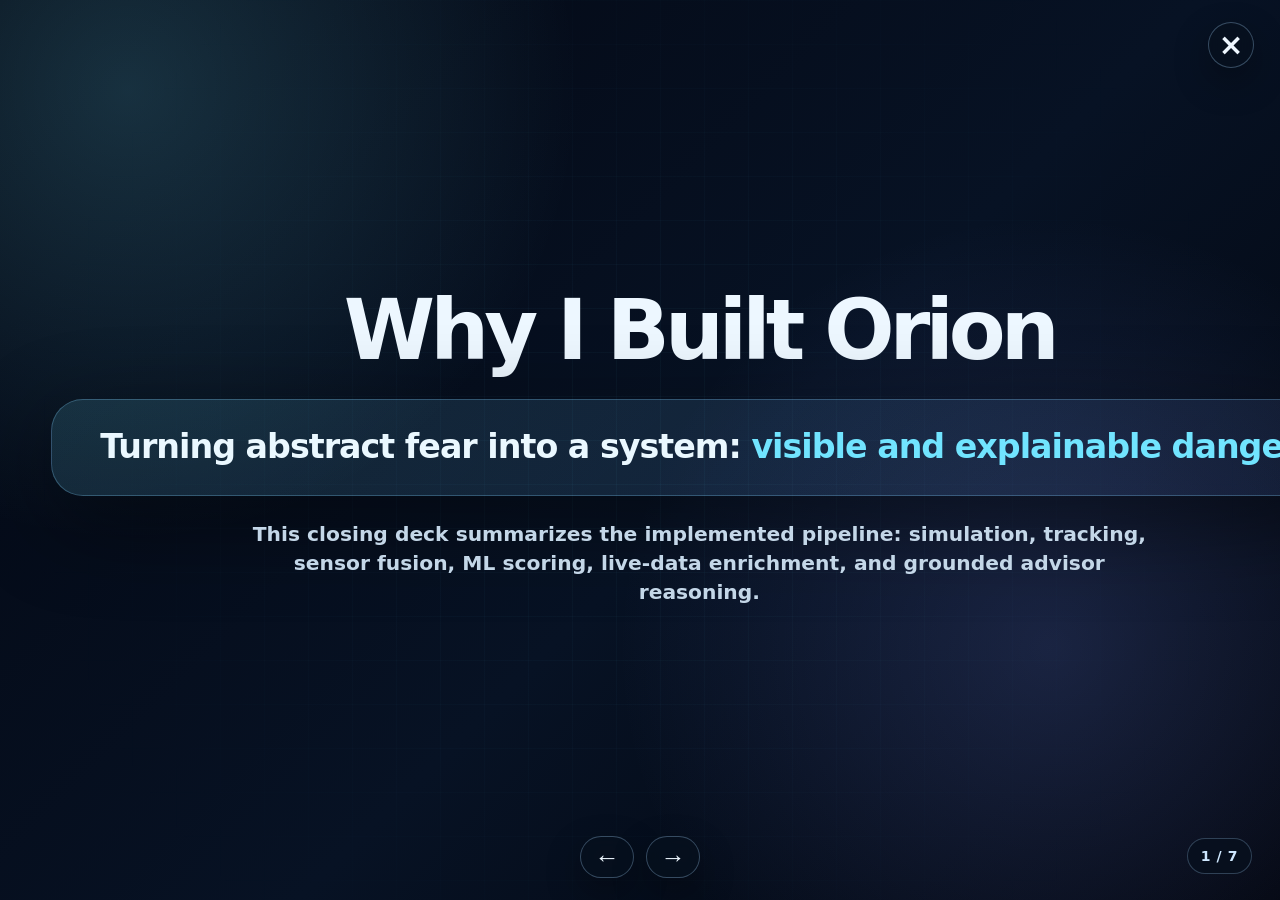
==== commit 529ce33a: "minor fixes in writing" ====
--- a/backend/app/static/presentation-conclusion.html
+++ b/backend/app/static/presentation-conclusion.html
@@ -70,8 +70,6 @@
 
     .layer-help{position:absolute;left:50%;top:5.25%;transform:translate(-50%,-50%);z-index:5;color:#071220;font-size:min(2.35vh,25px);line-height:1.25;font-weight:980;letter-spacing:-.01em;text-shadow:none;padding:9px 18px;border-radius:999px;border:1px solid rgba(255,245,214,.92);background:linear-gradient(135deg,rgba(255,215,117,.98),rgba(255,172,84,.94));box-shadow:0 10px 26px rgba(0,0,0,.26),0 0 26px rgba(255,215,117,.32);white-space:nowrap;overflow:hidden;transition:opacity .22s ease,filter .22s ease,border-color .22s ease,box-shadow .22s ease,background .22s ease}
     .layer-help::after{content:"";position:absolute;top:-40%;bottom:-40%;left:-35%;width:18%;transform:skewX(-22deg);background:linear-gradient(90deg,transparent,rgba(255,255,255,.62),transparent);opacity:0;animation:hintGlint 6.8s ease-in-out infinite;pointer-events:none}
-    .addons-visible .layer-help{opacity:.34;filter:saturate(.48) brightness(.88);border-color:rgba(255,215,117,.25);background:rgba(255,215,117,.18);box-shadow:0 8px 18px rgba(0,0,0,.14)}
-    .addons-visible .layer-help::after{animation:none;opacity:0}
     @keyframes hintGlint{0%,72%{left:-35%;opacity:0}76%{opacity:.42}92%{left:112%;opacity:.42}96%,100%{left:112%;opacity:0}}
     .node.flow-node{cursor:pointer;position:absolute;user-select:none;border-color:rgba(114,232,255,.42);box-shadow:0 14px 34px rgba(0,0,0,.24),0 0 0 1px rgba(114,232,255,.12),0 0 18px rgba(114,232,255,.075),inset 0 -16px 30px rgba(114,232,255,.045);transition:opacity .2s ease,filter .2s ease,box-shadow .16s ease,border-color .16s ease,transform .16s ease,background .16s ease}
     .node.flow-node::before{content:"";position:absolute;inset:5px;border-radius:18px;border:1px solid rgba(255,255,255,.07);background:linear-gradient(135deg,rgba(255,255,255,.055),transparent 34%);pointer-events:none}
@@ -167,6 +165,120 @@
       .loop-tag{font-size:clamp(12px,2.1vh,17px)}
       .node{padding:10px 12px;gap:9px;grid-template-columns:clamp(32px,4vh,40px) 1fr}
     }
+
+
+    /* Dynamic feedback popup diagram — final full-screen version */
+    body.feedback-popup-open .slide-controls,
+    body.feedback-popup-open .page-count{
+      opacity:0 !important;
+      pointer-events:none !important;
+    }
+    body.feedback-popup-open .schem-title{
+      opacity:.04 !important;
+      filter:saturate(.25) brightness(.45) !important;
+    }
+    body.feedback-popup-open .flow-detail-backdrop{
+      position:fixed !important;
+      inset:0 !important;
+      z-index:3000 !important;
+      padding:5px !important;
+      background:rgba(2,8,16,.82) !important;
+      backdrop-filter:blur(8px) !important;
+    }
+    body.feedback-popup-open .flow-detail-card.feedback-mode{
+      width:calc(100vw - 10px) !important;
+      height:calc(100vh - 10px) !important;
+      max-height:none !important;
+      overflow-y:auto !important;
+      padding:30px 42px 24px !important;
+      border-radius:28px !important;
+    }
+    body.feedback-popup-open .flow-detail-card.feedback-mode .flow-detail-title{
+      font-size:clamp(34px,3.8vh,46px) !important;
+      line-height:1.05 !important;
+    }
+    body.feedback-popup-open .flow-detail-card.feedback-mode .flow-detail-body{
+      font-size:clamp(20px,2.35vh,27px) !important;
+      line-height:1.34 !important;
+      margin-top:12px !important;
+    }
+    body.feedback-popup-open .flow-detail-card.feedback-mode .flow-detail-list{
+      margin-top:18px !important;
+      margin-bottom:0 !important;
+    }
+    body.feedback-popup-open .flow-detail-card.feedback-mode .flow-detail-list li{
+      font-size:clamp(18px,2.08vh,23px) !important;
+      line-height:1.28 !important;
+      margin:7px 0 !important;
+    }
+    .feedback-diagram{display:none;margin-top:32px}
+    .flow-detail-card.feedback-mode .feedback-diagram{display:block !important}
+    .feedback-diagram-inner{
+      position:relative !important;
+      height:250px !important;
+      margin-top:6px !important;
+      border:1px solid rgba(113,228,255,.30) !important;
+      background:radial-gradient(circle at 50% 30%,rgba(72,255,156,.08),transparent 35%),linear-gradient(180deg,rgba(6,15,29,.76),rgba(3,9,19,.94)) !important;
+      border-radius:26px !important;
+      padding:16px 22px !important;
+      box-shadow:inset 0 0 0 1px rgba(255,255,255,.04),0 18px 44px rgba(0,0,0,.22) !important;
+      overflow:hidden !important;
+    }
+    .feedback-svg{
+      position:absolute !important;
+      inset:0 !important;
+      width:100% !important;
+      height:100% !important;
+      pointer-events:none !important;
+      z-index:1 !important;
+    }
+    .feedback-box{
+      position:absolute !important;
+      width:25% !important;
+      min-height:70px !important;
+      border:1px solid rgba(113,228,255,.36) !important;
+      background:rgba(113,228,255,.08) !important;
+      border-radius:18px !important;
+      padding:12px 16px !important;
+      display:grid !important;
+      place-items:center !important;
+      text-align:center !important;
+      font-weight:900 !important;
+      color:#eaf8ff !important;
+      font-size:clamp(15px,1.7vh,20px) !important;
+      line-height:1.18 !important;
+      box-shadow:0 10px 24px rgba(0,0,0,.22) !important;
+      z-index:2 !important;
+    }
+    .feedback-observe{left:3.5% !important;top:28px !important;}
+    .feedback-core{
+      left:37.5% !important;
+      top:28px !important;
+      border-color:rgba(72,255,156,.74) !important;
+      background:linear-gradient(180deg,rgba(16,70,56,.98),rgba(10,45,39,.98)) !important;
+      color:#effff8 !important;
+      box-shadow:0 10px 24px rgba(0,0,0,.22),0 0 28px rgba(72,255,156,.20) !important;
+    }
+    .feedback-monitor{left:71.5% !important;top:28px !important;}
+    .feedback-rescan{
+      left:3.5% !important;
+      top:164px !important;
+      border-color:rgba(255,215,117,.66) !important;
+      background:linear-gradient(180deg,rgba(77,55,17,.96),rgba(47,34,12,.98)) !important;
+      color:#fff6da !important;
+    }
+    .feedback-newdata{left:37.5% !important;top:164px !important;}
+    .feedback-update{left:71.5% !important;top:164px !important;}
+    .feedback-caption{display:none !important}
+    @media(max-width:980px){
+      body.feedback-popup-open .flow-detail-card.feedback-mode{height:calc(100vh - 10px) !important;overflow-y:auto !important;}
+      .flow-detail-card.feedback-mode .feedback-diagram-inner{height:auto !important;min-height:0 !important;padding:18px !important;}
+      .feedback-svg{display:none !important;}
+      .feedback-box{position:relative !important;left:auto !important;top:auto !important;width:100% !important;margin:10px 0 !important;}
+      .feedback-box:not(:last-of-type)::after{content:"↓";display:block;color:#48ff9c;font-size:26px;margin:10px 0 -6px;}
+      .feedback-caption{position:relative !important;left:auto !important;bottom:auto !important;transform:none !important;width:100% !important;margin-top:14px !important;}
+    }
+
 </style>
 </head>
 <body>
@@ -251,7 +363,7 @@
           <div class="node bottom n7 flow-node" role="button" tabindex="0" data-step="7" aria-label="Learn more about step 7"><div class="num2">7</div><div class="copy"><b>Advisor returns recommendation</b></div></div>
           <div class="node bottom n8 flow-node" role="button" tabindex="0" data-step="8" aria-label="Learn more about step 8"><div class="num2">8</div><div class="copy"><b>Final verdict is determined</b></div></div>
           <div class="overlay-top">
-            <div class="overlay-idea custom-sensor" role="button" tabindex="0" data-addon="custom-sensor" aria-label="Learn more about custom sensor system">custom sensor system</div>
+            <div class="overlay-idea custom-sensor" role="button" tabindex="0" data-addon="custom-sensor" aria-label="Learn more about custom observation system">custom observation system</div>
             <div class="overlay-idea feedback-loop" role="button" tabindex="0" data-addon="feedback-loop" aria-label="Learn more about dynamic feedback loop">dynamic feedback loop</div>
             <div class="overlay-idea extra-data" role="button" tabindex="0" data-addon="extra-data" aria-label="Learn more about extra data">extra data</div>
           </div>
@@ -283,202 +395,406 @@
   <div class="page-count"><span id="pageNow">1</span> / <span id="pageTotal">1</span></div>
 
   <script>
-    const slides=[...document.querySelectorAll('.slide')];
-    const pageNow=document.getElementById('pageNow');
-    const pageTotal=document.getElementById('pageTotal');
-    let i=0, schematicState=0; const schematicSlideIndex=4; const flowCanvas=document.getElementById('flowCanvas');
-    if(pageTotal) pageTotal.textContent=slides.length;
-
-    const flowDetails = {
-      "1": {
-            "title": "Object detected within global airspace",
-            "body": "Orion starts by creating or importing a track record, then keeps that object as shared state for the visual simulation, scoring pipeline, logs, and advisor packet.",
-            "bullets": [
-                  "Each track stores id, object family, latitude/longitude, altitude, velocity, heading, acceleration, predicted path, and scenario metadata.",
-                  "The scenario layer covers cases like drone swarm, ballistic approach, orbital debris, asteroid pass, aircraft intrusion, satellite anomaly, and unknown-object events.",
-                  "Because every module reads the same track state, the label on the globe, the risk score, and the advisor answer stay synchronized."
-            ]
-      },
-      "2": {
-            "title": "Observation systems collect object data",
-            "body": "The sensor layer produces noisy measurements first; Orion then turns those readings into fused estimates and confidence values used by later stages.",
-            "bullets": [
-                  "Signals include radar strength, optical confidence, thermal intensity, radiation, plume evidence, transponder status, jamming level, dropout count, and update delay.",
-                  "Kalman-lite tracking smooths position and velocity so the simulation does not overreact to one bad sample.",
-                  "The system preserves both raw flags and fused estimates, which lets the UI and advisor explain exactly which signals influenced the score."
-            ]
-      },
-      "3": {
-            "title": "Data feeds into ML ensemble",
-            "body": "The Python ML layer converts fused track state, sensor evidence, scenario context, and enrichment data into feature vectors for multiple scikit-learn models.",
-            "bullets": [
-                  "IsolationForest estimates anomaly pressure from motion, uncertainty, radiation, thermal, swarm, transponder, and time-to-zone features.",
-                  "RandomForestClassifier maps the fused feature vector into benign, suspicious, or critical behavior classes.",
-                  "KMeans groups tracks into behavior patterns so Orion can describe an object as part of a motion/signal cluster rather than only a numeric score.",
-                  "OpenSky/CelesTrak/NASA-JPL-style enrichment and signature-matching fields can be injected as additional context features for aircraft, orbital, and small-body cases."
-            ]
-      },
-      "4": {
-            "title": "Object is classified and scored",
-            "body": "Classification is combined with deterministic scoring, so the threat value is traceable instead of being a single opaque model output.",
-            "bullets": [
-                  "The C++ scoring engine combines intent, capability, environmental pressure, anomaly pressure, and confidence into an interpretable threat score.",
-                  "Urgency comes from closest point of approach, time-to-zone, zone intersection, directness, closing speed, and class-specific escalation rules.",
-                  "The output is a ranked track list with class, score components, confidence, and evidence for the dashboard and advisor."
-            ]
-      },
-      "5": {
-            "title": "User decides what to do about object",
-            "body": "The dashboard exposes the track, model evidence, and predicted motion so the user can inspect the situation before accepting any recommendation.",
-            "bullets": [
-                  "The interface shows a 3D globe, track labels, selected-object details, score breakdowns, sensor evidence, scenario controls, and logs.",
-                  "The user can compare visible motion against the score, confidence, and sensor flags instead of trusting one label blindly.",
-                  "This keeps Orion as decision support, not autonomous action."
-            ]
-      },
-      "6": {
-            "title": "User asks AI advisor what to do",
-            "body": "The advisor first resolves scope: a named track, the currently selected object, the highest-priority object, or a project-architecture question.",
-            "bullets": [
-                  "For scenario questions, the backend builds a compact JSON packet with ranked tracks, score components, ML outputs, confidence, TTZ, CPA, area, and sensor evidence.",
-                  "For project questions, the RAG-based Q&A path retrieves architecture/component context before generation.",
-                  "Scope enforcement prevents the advisor from inventing tracks or using facts outside the current packet."
-            ]
-      },
-      "7": {
-            "title": "Advisor returns recommendation",
-            "body": "The LLM acts as a grounded explanation layer over structured state, not as the main detector or score generator.",
-            "bullets": [
-                  "Allowed categories include monitor, increase tracking, identity check, advisory, patrol, civil protection, intercept workflow, and stand down.",
-                  "A useful answer must cite concrete evidence such as track id, score, confidence, sensor flags, area, TTZ, CPA, and model class.",
-                  "Low-temperature generation keeps the response consistent, concise, and tied to the packet."
-            ]
-      },
-      "8": {
-            "title": "Final verdict is determined",
-            "body": "The final simulated decision combines deterministic scoring, ML outputs, sensor evidence, advisor reasoning, and human review.",
-            "bullets": [
-                  "The log preserves what Orion knew at decision time: state, score, uncertainty, selected recommendation, and evidence.",
-                  "The current project continuously updates sensor values; a stronger version would reuse outcomes to change future sensing or scoring behavior.",
-                  "That distinction matters: live updating becomes a feedback loop only when past outputs alter later actions."
-            ]
+(function(){
+  const slides=[...document.querySelectorAll('.slide')];
+  const pageNow=document.getElementById('pageNow');
+  const pageTotal=document.getElementById('pageTotal');
+  const flowCanvas=document.getElementById('flowCanvas');
+  const schematicSlideIndex=4;
+
+  const extraSchematicPages=2;
+  const totalPages=slides.length + extraSchematicPages;
+
+  let i=0;
+  let schematicState=0;
+
+  if(pageTotal) pageTotal.textContent=totalPages;
+
+  function getVirtualPageNumber(){
+    if(i===schematicSlideIndex){
+      return i + 1 + schematicState;
+    }
+
+    if(i > schematicSlideIndex){
+      return i + 1 + extraSchematicPages;
+    }
+
+    return i + 1;
+  }
+
+  function updatePageCount(){
+    if(pageNow) pageNow.textContent=getVirtualPageNumber();
+    if(pageTotal) pageTotal.textContent=totalPages;
+  }
+
+  const flowDetails = {
+    "1": {
+      title: "Object detected within global airspace",
+      body: "Orion starts by creating or importing a track record, then keeps that object as shared state for the visual simulation, scoring pipeline, logs, and advisor packet.",
+      bullets: [
+        "Each track stores id, object family, latitude/longitude, altitude, velocity, heading, acceleration, predicted path, and scenario metadata.",
+        "The scenario layer covers cases like drone swarm, ballistic approach, orbital debris, asteroid pass, aircraft intrusion, satellite anomaly, and unknown-object events.",
+        "Because every module reads the same track state, the label on the globe, the risk score, and the advisor answer stay synchronized."
+      ]
+    },
+    "2": {
+      title: "Observation systems collect object data",
+      body: "The sensor layer produces noisy measurements first; Orion then turns those readings into fused estimates and confidence values used by later stages.",
+      bullets: [
+        "Signals include radar strength, optical confidence, thermal intensity, radiation, plume evidence, transponder status, jamming level, dropout count, and update delay.",
+        "Kalman-lite tracking smooths position and velocity so the simulation does not overreact to one bad sample.",
+        "The system preserves both raw flags and fused estimates, which lets the UI and advisor explain exactly which signals influenced the score."
+      ]
+    },
+    "3": {
+      title: "Data feeds into ML ensemble",
+      body: "The Python ML layer converts fused track state, sensor evidence, scenario context, and enrichment data into feature vectors for multiple scikit-learn models.",
+      bullets: [
+        "IsolationForest estimates anomaly pressure from motion, uncertainty, radiation, thermal, swarm, transponder, and time-to-zone features.",
+        "RandomForestClassifier maps the fused feature vector into benign, suspicious, or critical behavior classes.",
+        "KMeans groups tracks into behavior patterns so Orion can describe an object as part of a motion/signal cluster rather than only a numeric score.",
+        "OpenSky/CelesTrak/NASA-JPL-style enrichment and signature-matching fields can be injected as additional context features for aircraft, orbital, and small-body cases."
+      ]
+    },
+    "4": {
+      title: "Object is classified and scored",
+      body: "Classification is combined with deterministic scoring, so the threat value is traceable instead of being a single opaque model output.",
+      bullets: [
+        "The C++ scoring engine combines intent, capability, environmental pressure, anomaly pressure, and confidence into an interpretable threat score.",
+        "Urgency comes from closest point of approach, time-to-zone, zone intersection, directness, closing speed, and class-specific escalation rules.",
+        "The output is a ranked track list with class, score components, confidence, and evidence for the dashboard and advisor."
+      ]
+    },
+    "5": {
+      title: "User decides what to do about object",
+      body: "The dashboard exposes the track, model evidence, and predicted motion so the user can inspect the situation before accepting any recommendation.",
+      bullets: [
+        "The interface shows a 3D globe, track labels, selected-object details, score breakdowns, sensor evidence, scenario controls, and logs.",
+        "The user can compare visible motion against the score, confidence, and sensor flags instead of trusting one label blindly.",
+        "This keeps Orion as decision support, not autonomous action."
+      ]
+    },
+    "6": {
+      title: "User asks AI advisor what to do",
+      body: "The advisor first resolves scope: a named track, the currently selected object, the highest-priority object, or a project-architecture question.",
+      bullets: [
+        "For scenario questions, the backend builds a compact JSON packet with ranked tracks, score components, ML outputs, confidence, time-to-zone, closest point of approach, area, and sensor evidence.",
+        "For project questions, the RAG-based Q&A path retrieves architecture/component context before generation.",
+        "Scope enforcement prevents the advisor from inventing tracks or using facts outside the current packet."
+      ]
+    },
+    "7": {
+      title: "Advisor returns recommendation",
+      body: "The LLM acts as a grounded explanation layer over structured state, not as the main detector or score generator.",
+      bullets: [
+        "Allowed categories include monitor, increase tracking, identity check, advisory, patrol, civil protection, intercept workflow, and stand down.",
+        "A useful answer must cite concrete evidence such as track id, score, confidence, sensor flags, area, time-to-zone, closest point of approach, and model class.",
+        "Low-temperature generation keeps the response consistent, concise, and tied to the packet."
+      ]
+    },
+    "8": {
+      title: "Final verdict is determined",
+      body: "The final simulated decision combines deterministic scoring, ML outputs, sensor evidence, advisor reasoning, and human review.",
+      bullets: [
+        "The log preserves what Orion knew at decision time: state, score, uncertainty, selected recommendation, and evidence.",
+        "The current project continuously updates sensor values; a stronger version would reuse outcomes to change future sensing or scoring behavior.",
+        "That distinction matters: live updating becomes a feedback loop only when past outputs alter later actions."
+      ]
+    }
+  };
+
+  const addonDetails = {
+    "feedback-loop": {
+      addon: true,
+      diagram: true,
+      title: "Dynamic feedback loop",
+      body: "This expansion would turn Orion from a live-updating display into an adaptive tracking system. Instead of treating every observation as an isolated snapshot, the system would preserve object history, monitor confidence continuously, and use that memory to decide when the object needs closer observation or a new scoring pass.",
+      bullets: [
+        "The AI Fusion Core would combine fused sensor data, motion history, classification results, confidence trends, and previous risk scores into the current object state.",
+        "Continuous confidence monitoring would watch for instability: repeated sensor disagreement, confidence drops, sudden acceleration, altitude shifts, heading changes, or movement that diverges from the predicted path.",
+        "When the track becomes uncertain or irregular, Orion could trigger an adaptive re-scan request instead of waiting for a user to notice the issue manually.",
+        "New sensor data would update the object confidence, then force a re-evaluation so anomaly pressure, object class, and threat score reflect the latest evidence.",
+        "Stored object history would help future predictions because repeated irregular movement becomes a pattern, while a single strange reading can be treated as possible noise."
+      ]
+    },
+    "custom-sensor": {
+      addon: true,
+      title: "Custom observation system",
+      body: "Orion could be adapted to whatever observation tools a team already uses. Instead of relying on one fixed sensor setup, a defense or aerospace team could connect its own radar feeds, telescope data, satellite observations, aircraft tracking systems, drone telemetry, or internal monitoring tools.",
+      bullets: [
+        "Inputs would be normalized into a shared track format: position, velocity, altitude, confidence, timestamp, object type, uncertainty, and source reliability.",
+        "Different teams could weight sources differently depending on their mission, such as air defense, orbital tracking, drone monitoring, or coastal surveillance.",
+        "The same scoring, ML, and advisor pipeline could then run on organization-specific observation systems while still producing explainable threat assessments."
+      ]
+    },
+    "extra-data": {
+      addon: true,
+      title: "Extra data",
+      body: "This expansion would let a real team attach its own data sources. A defense or aerospace group could connect aircraft, missile, satellite, route, or threat-reference datasets that only that organization has.",
+      bullets: [
+        "Examples include internal aircraft registries, missile signature tables, radar cross-section libraries, known route/corridor data, satellite catalogs, restricted-zone watchlists, and prior incident archives.",
+        "Those sources would be joined onto live tracks as structured lookup results and model features, then consumed by the ML ensemble, C++ scorer, and advisor packet.",
+        "Instead of saying only 'unknown fast object,' Orion could compare the track against known platform families, expected behavior envelopes, or past anomalous patterns from the team's records."
+      ]
+    },
+    "knowledge-bases": {
+      addon: true,
+      title: "Specialized knowledge bases",
+      body: "This would make the advisor domain-specific without letting it invent live facts. The live state would still come from Orion, while background procedures and reference material would come from a controlled knowledge base.",
+      bullets: [
+        "A team could connect internal manuals, escalation playbooks, sensor interpretation guides, aircraft/missile references, or train/fine-tune an advisor model on approved defense material.",
+        "RAG retrieval could explain why a signature matters, what verification step is standard, or which response categories are allowed under a given operating rule.",
+        "The advisor would separate live evidence from reference knowledge: 'this track has these signals' versus 'the playbook says these signals require this next check.'"
+      ]
+    },
+    "agentic-advisor": {
+      addon: true,
+      title: "Agentic advisor",
+      body: "This would turn the advisor from a one-shot answerer into a multi-step investigation agent that actively gathers and compares evidence before responding.",
+      bullets: [
+        "The agent could inspect top-ranked tracks, compare score deltas, query catalogs, check sensor disagreement, retrieve similar cases, and run counterfactual score checks.",
+        "It could call tools such as rescan request, catalog lookup, log search, route comparison, similar-incident retrieval, and missing-evidence detection before writing a recommendation.",
+        "The final response would include what it checked, what uncertainty still matters, what action category it recommends, and what still requires human approval."
+      ]
+    }
+  };
+
+  const flowDetail=document.getElementById('flowDetail');
+  const flowDetailClose=document.getElementById('flowDetailClose');
+  const flowDetailNumber=document.getElementById('flowDetailNumber');
+  const flowDetailTitle=document.getElementById('flowDetailTitle');
+  const flowDetailBody=document.getElementById('flowDetailBody');
+  const flowDetailList=document.getElementById('flowDetailList');
+
+  let feedbackDiagram=document.getElementById('feedbackDiagram');
+  if(!feedbackDiagram && flowDetailList){
+    feedbackDiagram=document.createElement('div');
+    feedbackDiagram.id='feedbackDiagram';
+    feedbackDiagram.className='feedback-diagram';
+    flowDetailList.insertAdjacentElement('afterend', feedbackDiagram);
+  }
+
+  function applySchematic(){
+    if(!flowCanvas) return;
+
+    flowCanvas.classList.toggle('highlight-top', schematicState===1);
+    flowCanvas.classList.toggle('highlight-bottom', schematicState===2);
+    flowCanvas.classList.toggle('addons-visible', schematicState>0);
+
+    updatePageCount();
+  }
+
+  function show(n){
+    const nextIndex=Math.max(0,Math.min(slides.length-1,n));
+
+    i=nextIndex;
+
+    if(i!==schematicSlideIndex){
+      schematicState=0;
+    }
+
+    slides.forEach(function(s,k){
+      s.classList.toggle('active',k===i);
+    });
+
+    applySchematic();
+    updatePageCount();
+  }
+
+  function buildFeedbackDiagram(){
+    return ''
+      + '<div class="feedback-diagram-inner">'
+      +   '<svg class="feedback-svg" viewBox="0 0 1000 250" preserveAspectRatio="none" aria-hidden="true">'
+      +     '<defs>'
+      +       '<marker id="fbArrowCyan" viewBox="0 0 10 10" refX="8.8" refY="5" markerWidth="7" markerHeight="7" orient="auto">'
+      +         '<path d="M 0 0 L 10 5 L 0 10 z" fill="#00c8ff"></path>'
+      +       '</marker>'
+      +       '<marker id="fbArrowGold" viewBox="0 0 10 10" refX="8.8" refY="5" markerWidth="7" markerHeight="7" orient="auto">'
+      +         '<path d="M 0 0 L 10 5 L 0 10 z" fill="#ffd775"></path>'
+      +       '</marker>'
+      +     '</defs>'
+      +     '<path d="M 285 63 L 375 63" fill="none" stroke="#00c8ff" stroke-width="3.2" stroke-linecap="round" marker-end="url(#fbArrowCyan)"/>'
+      +     '<path d="M 625 63 L 715 63" fill="none" stroke="#00c8ff" stroke-width="3.2" stroke-linecap="round" marker-end="url(#fbArrowCyan)"/>'
+      +     '<path d="M 840 98 C 840 130 790 136 680 140 C 515 146 310 140 205 150 C 175 154 160 144 160 134 L 160 164" fill="none" stroke="#00c8ff" stroke-width="3.2" stroke-linecap="round" stroke-linejoin="round" marker-end="url(#fbArrowCyan)"/>'
+      +     '<path d="M 285 199 L 375 199" fill="none" stroke="#00c8ff" stroke-width="3.2" stroke-linecap="round" marker-end="url(#fbArrowCyan)"/>'
+      +     '<path d="M 625 199 L 715 199" fill="none" stroke="#00c8ff" stroke-width="3.2" stroke-linecap="round" marker-end="url(#fbArrowCyan)"/>'
+      +     '<path d="M 965 199 C 985 199 987 162 987 112 C 987 48 956 20 896 16 C 805 10 720 18 625 30" fill="none" stroke="#ffd775" stroke-width="3.2" stroke-linecap="round" stroke-linejoin="round" stroke-dasharray="10 8" marker-end="url(#fbArrowGold)"/>'
+      +   '</svg>'
+      +   '<div class="feedback-box feedback-observe">Observation system collects object data</div>'
+      +   '<div class="feedback-box feedback-core">AI Fusion Core</div>'
+      +   '<div class="feedback-box feedback-monitor">Continuous confidence monitoring</div>'
+      +   '<div class="feedback-box feedback-rescan">Adaptive re-scan request</div>'
+      +   '<div class="feedback-box feedback-newdata">New sensor data</div>'
+      +   '<div class="feedback-box feedback-update">Confidence update + object re-evaluation</div>'
+      + '</div>';
+  }
+
+  function openDetail(data,badge){
+    if(!data || !flowDetail) return;
+
+    const card=flowDetail.querySelector('.flow-detail-card');
+    if(card){
+      card.classList.toggle('addon-mode',!!data.addon);
+      card.classList.toggle('feedback-mode',!!data.diagram);
+    }
+
+    document.body.classList.toggle('feedback-popup-open',!!data.diagram);
+
+    if(flowDetailNumber) flowDetailNumber.textContent=data.addon ? '' : (badge || data.badge || '•');
+    if(flowDetailTitle) flowDetailTitle.textContent=data.title;
+    if(flowDetailBody) flowDetailBody.textContent=data.body;
+    if(flowDetailList){
+      flowDetailList.innerHTML=(data.bullets||[]).map(function(item){
+        return '<li>'+item+'</li>';
+      }).join('');
+    }
+
+    if(feedbackDiagram){
+      feedbackDiagram.innerHTML=data.diagram ? buildFeedbackDiagram() : '';
+    }
+
+    flowDetail.classList.add('show');
+    flowDetail.setAttribute('aria-hidden','false');
+    if(flowDetailClose) flowDetailClose.focus();
+  }
+
+  function closeDetail(){
+    if(!flowDetail) return;
+
+    flowDetail.classList.remove('show');
+    flowDetail.setAttribute('aria-hidden','true');
+    document.body.classList.remove('feedback-popup-open');
+
+    const card=flowDetail.querySelector('.flow-detail-card');
+    if(card){
+      card.classList.remove('feedback-mode');
+      card.classList.remove('addon-mode');
+    }
+
+    if(feedbackDiagram) feedbackDiagram.innerHTML='';
+  }
+
+  document.querySelectorAll('.flow-node').forEach(function(node){
+    node.addEventListener('click',function(){
+      openDetail(flowDetails[node.dataset.step],node.dataset.step);
+    });
+
+    node.addEventListener('keydown',function(e){
+      if(e.key==='Enter' || e.key===' '){
+        e.preventDefault();
+        openDetail(flowDetails[node.dataset.step],node.dataset.step);
       }
-};
-
-    const addonDetails = {
-      "feedback-loop": {
-            addon: true,
-            "title": "Dynamic feedback loop",
-            "body": "This expansion would make Orion adaptive, not merely live-updating. The system would use uncertainty, sensor disagreement, and previous decisions to change what it observes or prioritizes next.",
-            "bullets": [
-                  "Examples: request a rescan when confidence drops, increase sampling for fast TTZ objects, or switch to a different sensor mix when jamming or dropout rises.",
-                  "The feedback path would target the Live Sensor Updates loop: later observations would be selected based on what the last model pass found uncertain or dangerous.",
-                  "Operator verdicts could also tune thresholds over time, separating normal scenario drift from repeated false positives or missed-risk patterns."
-            ]
-      },
-      "custom-sensor": {
-            addon: true,
-            "title": "Custom sensor system",
-            "body": "This would expand the current simulated sensor layer into separate sensor modules before the tracking/fusion stage.",
-            "bullets": [
-                  "Radar, optical, thermal, radiation, plume, transponder, telescope, and jamming modules would output value, confidence, delay, dropout, and noise independently.",
-                  "Those outputs feed box 2, where Kalman-lite tracking and fusion convert raw measurements into cleaner position/velocity estimates and evidence flags.",
-                  "The benefit is traceability: Orion can show whether the score changed because of motion, thermal/plume evidence, radiation, transponder mismatch, or sensor uncertainty."
-            ]
-      },
-      "extra-data": {
-            addon: true,
-            "title": "Extra data",
-            "body": "This expansion would let a real team attach its own data sources, not just generic public enrichment. A defense or aerospace group could connect aircraft, missile, satellite, route, or threat-reference datasets that only that organization has.",
-            "bullets": [
-                  "Examples include internal aircraft registries, missile signature tables, radar cross-section libraries, known route/corridor data, satellite catalogs, restricted-zone watchlists, and prior incident archives.",
-                  "Those sources would be joined onto live tracks as structured lookup results and model features, then consumed by the ML ensemble, C++ scorer, and advisor packet.",
-                  "Instead of saying only 'unknown fast object,' Orion could compare the track against known platform families, expected behavior envelopes, or past anomalous patterns from the team's records."
-            ]
-      },
-      "knowledge-bases": {
-            addon: true,
-            "title": "Specialized knowledge bases",
-            "body": "This would make the advisor domain-specific without letting it invent live facts. The live state would still come from Orion, while background procedures and reference material would come from a controlled knowledge base.",
-            "bullets": [
-                  "A team could connect internal manuals, escalation playbooks, sensor interpretation guides, aircraft/missile references, or train/fine-tune an advisor model on approved defense material.",
-                  "RAG retrieval could explain why a signature matters, what verification step is standard, or which response categories are allowed under a given operating rule.",
-                  "The advisor would separate live evidence from reference knowledge: 'this track has these signals' versus 'the playbook says these signals require this next check.'"
-            ]
-      },
-      "agentic-advisor": {
-            addon: true,
-            "title": "Agentic advisor",
-            "body": "This would turn the advisor from a one-shot answerer into a multi-step investigation agent that actively gathers and compares evidence before responding.",
-            "bullets": [
-                  "The agent could inspect top-ranked tracks, compare score deltas, query catalogs, check sensor disagreement, retrieve similar cases, and run counterfactual score checks.",
-                  "It could call tools such as rescan request, catalog lookup, log search, route comparison, similar-incident retrieval, and missing-evidence detection before writing a recommendation.",
-                  "The final response would include what it checked, what uncertainty still matters, what action category it recommends, and what still requires human approval."
-            ]
+    });
+  });
+
+  document.querySelectorAll('.overlay-idea').forEach(function(item){
+    item.addEventListener('click',function(){
+      openDetail(addonDetails[item.dataset.addon],null);
+    });
+
+    item.addEventListener('keydown',function(e){
+      if(e.key==='Enter' || e.key===' '){
+        e.preventDefault();
+        openDetail(addonDetails[item.dataset.addon],null);
       }
-};
-
-    const flowDetail=document.getElementById('flowDetail');
-    const flowDetailClose=document.getElementById('flowDetailClose');
-    const flowDetailNumber=document.getElementById('flowDetailNumber');
-    const flowDetailTitle=document.getElementById('flowDetailTitle');
-    const flowDetailBody=document.getElementById('flowDetailBody');
-    const flowDetailList=document.getElementById('flowDetailList');
-
-    function applySchematic(){
-      if(!flowCanvas) return;
-      flowCanvas.classList.toggle('highlight-top', schematicState===1);
-      flowCanvas.classList.toggle('highlight-bottom', schematicState===2);
-      flowCanvas.classList.toggle('addons-visible', schematicState>0);
-    }
-    function show(n){ i=Math.max(0,Math.min(slides.length-1,n)); slides.forEach((s,k)=>s.classList.toggle('active',k===i)); if(pageNow) pageNow.textContent=i+1; }
-    function openDetail(data, badge){
-      if(!data || !flowDetail) return;
-      const card=flowDetail.querySelector('.flow-detail-card');
-      card?.classList.toggle('addon-mode', !!data.addon);
-      flowDetailNumber.textContent=data.addon ? '' : (badge || data.badge || '•');
-      flowDetailTitle.textContent=data.title;
-      flowDetailBody.textContent=data.body;
-      flowDetailList.innerHTML=(data.bullets||[]).map(item=>`<li>${item}</li>`).join('');
-      flowDetail.classList.add('show');
-      flowDetail.setAttribute('aria-hidden','false');
-      flowDetailClose?.focus();
-    }
-    function closeDetail(){ if(!flowDetail) return; flowDetail.classList.remove('show'); flowDetail.setAttribute('aria-hidden','true'); }
-
-    document.querySelectorAll('.flow-node').forEach(node=>{
-      node.addEventListener('click',()=>openDetail(flowDetails[node.dataset.step], node.dataset.step));
-      node.addEventListener('keydown',e=>{ if(e.key==='Enter' || e.key===' '){ e.preventDefault(); openDetail(flowDetails[node.dataset.step], node.dataset.step); } });
     });
-    document.querySelectorAll('.overlay-idea').forEach(item=>{
-      item.addEventListener('click',()=>openDetail(addonDetails[item.dataset.addon], null));
-      item.addEventListener('keydown',e=>{ if(e.key==='Enter' || e.key===' '){ e.preventDefault(); openDetail(addonDetails[item.dataset.addon], null); } });
+  });
+
+  if(flowDetailClose){
+    flowDetailClose.addEventListener('click',closeDetail);
+  }
+
+  if(flowDetail){
+    flowDetail.addEventListener('click',function(e){
+      if(e.target===flowDetail) closeDetail();
     });
-    flowDetailClose?.addEventListener('click',closeDetail);
-    flowDetail?.addEventListener('click',e=>{ if(e.target===flowDetail) closeDetail(); });
-
-    document.getElementById('prevSlide')?.addEventListener('click',()=>{ if(flowDetail?.classList.contains('show')){ closeDetail(); return; } if(i===schematicSlideIndex && schematicState>0){ schematicState--; applySchematic(); return; } show(i-1); });
-    document.getElementById('nextSlide')?.addEventListener('click',()=>{ if(flowDetail?.classList.contains('show')){ closeDetail(); return; } if(i===schematicSlideIndex && schematicState<2){ schematicState++; applySchematic(); return; } show(i+1); });
-    window.addEventListener('keydown',e=>{
-      if(e.key==='Escape'){
-        e.preventDefault();
-        if(flowDetail?.classList.contains('show')) closeDetail();
-        else window.location.href='/';
+  }
+
+  const prevButton=document.getElementById('prevSlide');
+  const nextButton=document.getElementById('nextSlide');
+
+  if(prevButton){
+    prevButton.addEventListener('click',function(){
+      if(flowDetail && flowDetail.classList.contains('show')){
+        closeDetail();
         return;
       }
-      if(flowDetail?.classList.contains('show')) return;
-      if(['ArrowRight',' ','PageDown'].includes(e.key)){
-        e.preventDefault();
-        if(i===schematicSlideIndex && schematicState<2){ schematicState++; applySchematic(); return; }
-        show(i+1); return;
+
+      if(i===schematicSlideIndex && schematicState>0){
+        schematicState--;
+        applySchematic();
+        return;
       }
-      if(['ArrowLeft','PageUp'].includes(e.key)){
-        e.preventDefault();
-        if(i===schematicSlideIndex && schematicState>0){ schematicState--; applySchematic(); return; }
-        show(i-1); return;
+
+      show(i-1);
+    });
+  }
+
+  if(nextButton){
+    nextButton.addEventListener('click',function(){
+      if(flowDetail && flowDetail.classList.contains('show')){
+        closeDetail();
+        return;
       }
+
+      if(i===schematicSlideIndex){
+        if(schematicState<2){
+          schematicState++;
+          applySchematic();
+        }
+        return;
+      }
+
+      show(i+1);
     });
-    show(0); applySchematic();
-  </script>
+  }
+
+  window.addEventListener('keydown',function(e){
+    if(e.key==='Escape'){
+      e.preventDefault();
+
+      if(flowDetail && flowDetail.classList.contains('show')){
+        closeDetail();
+      }else{
+        window.location.href='/';
+      }
+
+      return;
+    }
+
+    if(flowDetail && flowDetail.classList.contains('show')) return;
+
+    if(e.key==='ArrowRight' || e.key===' ' || e.key==='PageDown'){
+      e.preventDefault();
+
+      if(i===schematicSlideIndex){
+        if(schematicState<2){
+          schematicState++;
+          applySchematic();
+        }
+        return;
+      }
+
+      show(i+1);
+      return;
+    }
+
+    if(e.key==='ArrowLeft' || e.key==='PageUp'){
+      e.preventDefault();
+
+      if(i===schematicSlideIndex && schematicState>0){
+        schematicState--;
+        applySchematic();
+        return;
+      }
+
+      show(i-1);
+      return;
+    }
+  });
+
+  show(0);
+})();
+</script>
 </body>
 </html>
